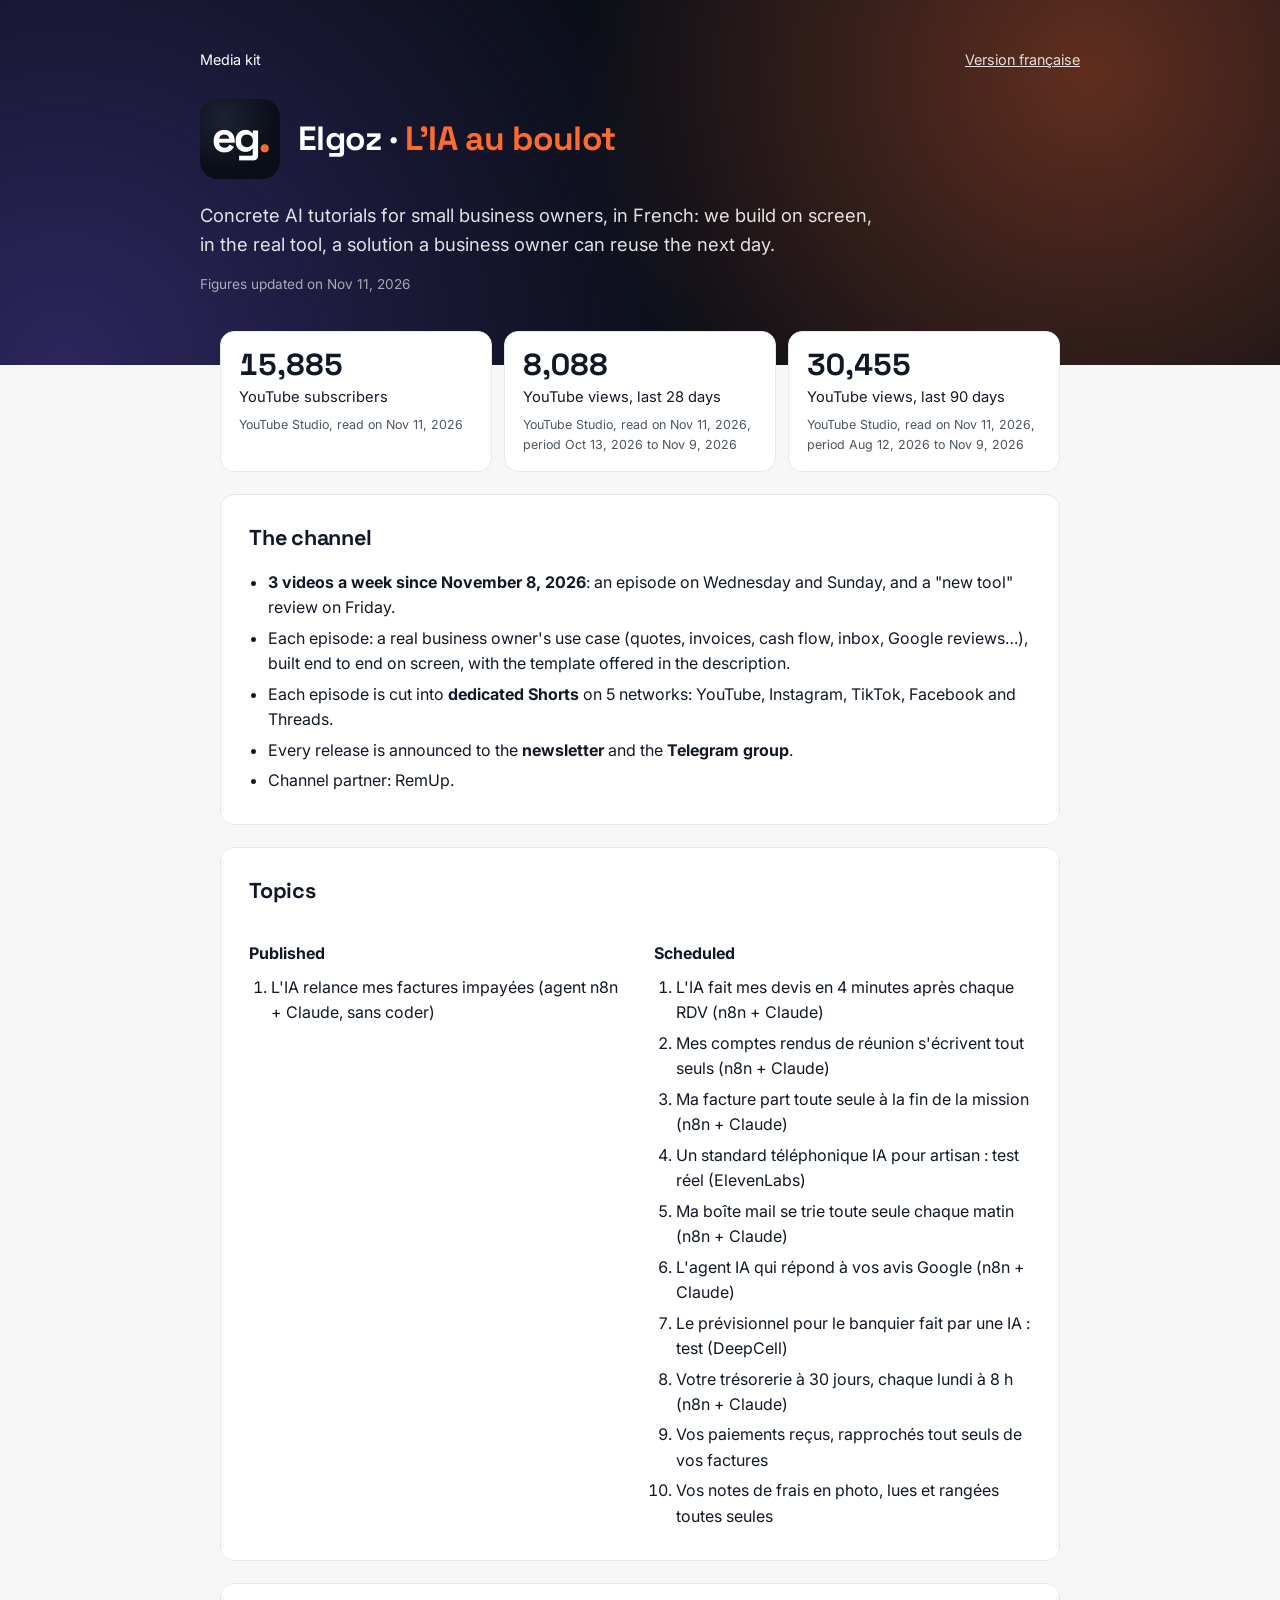
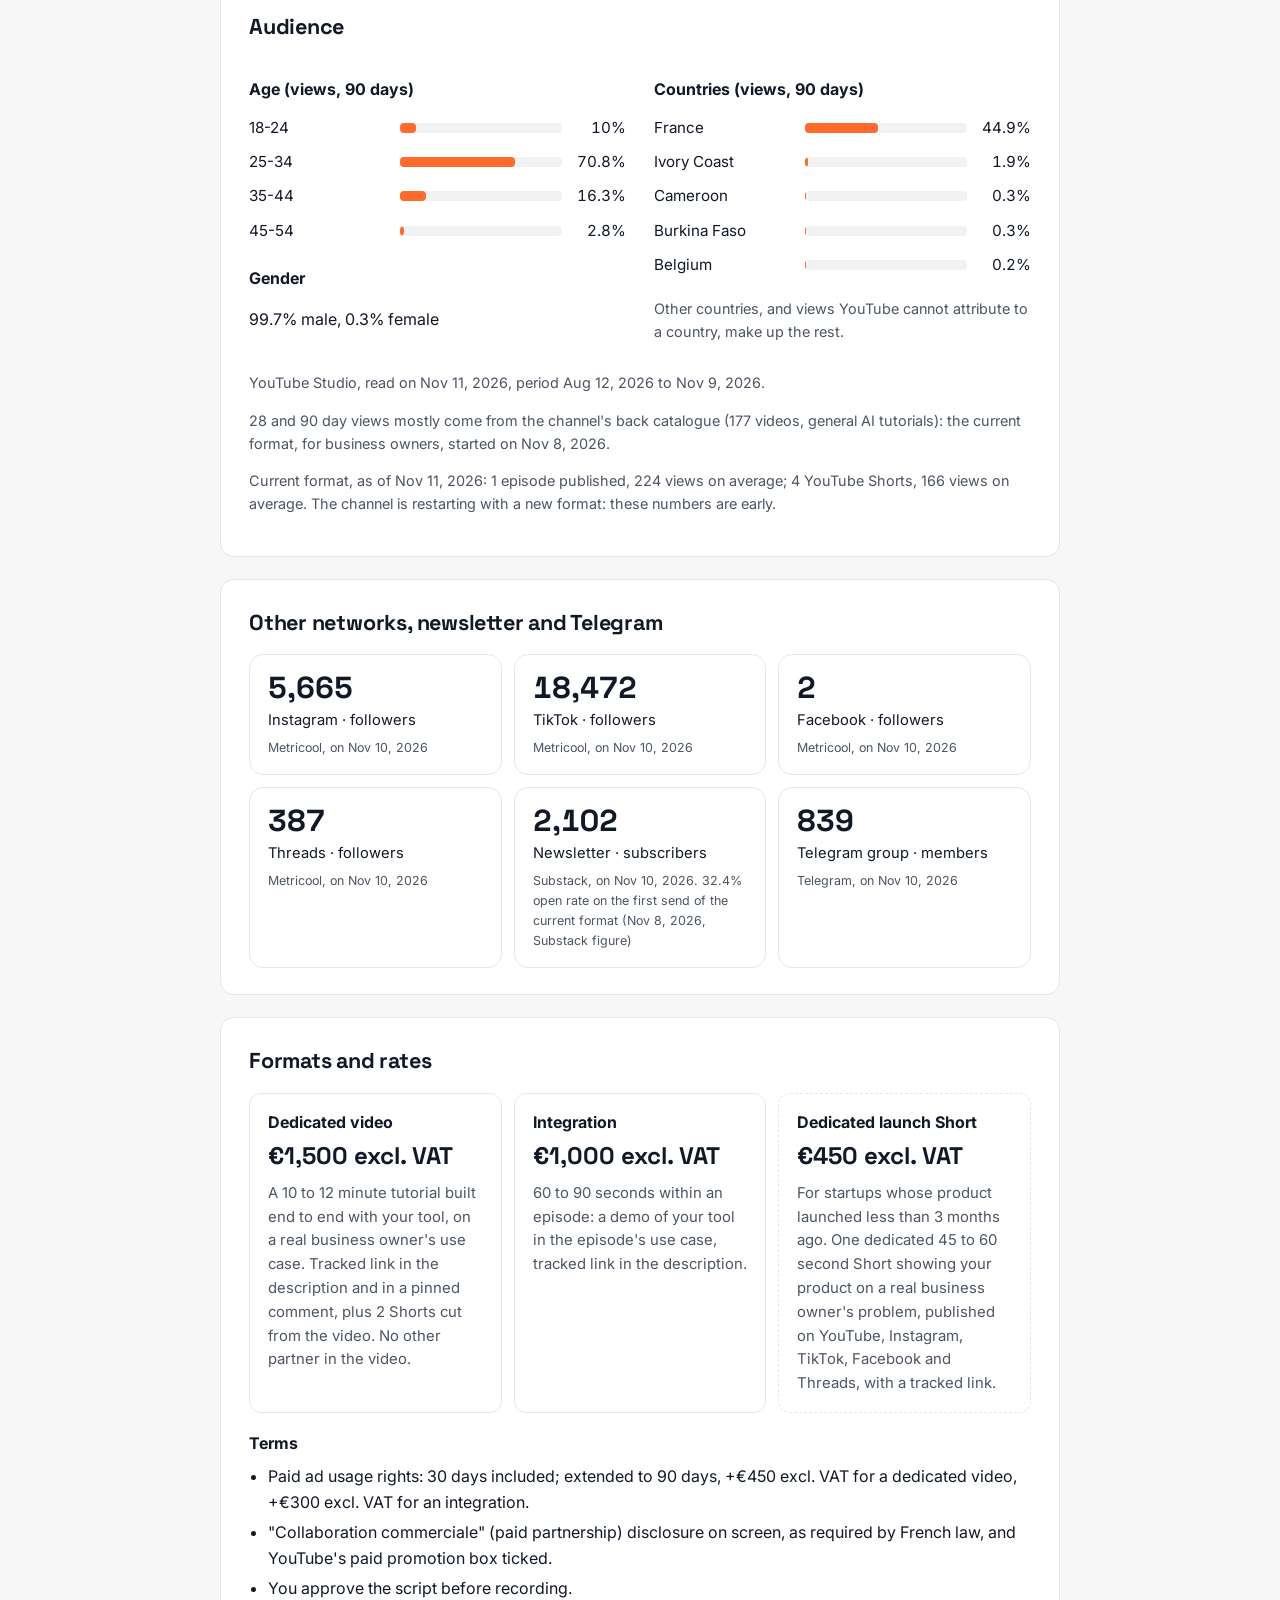
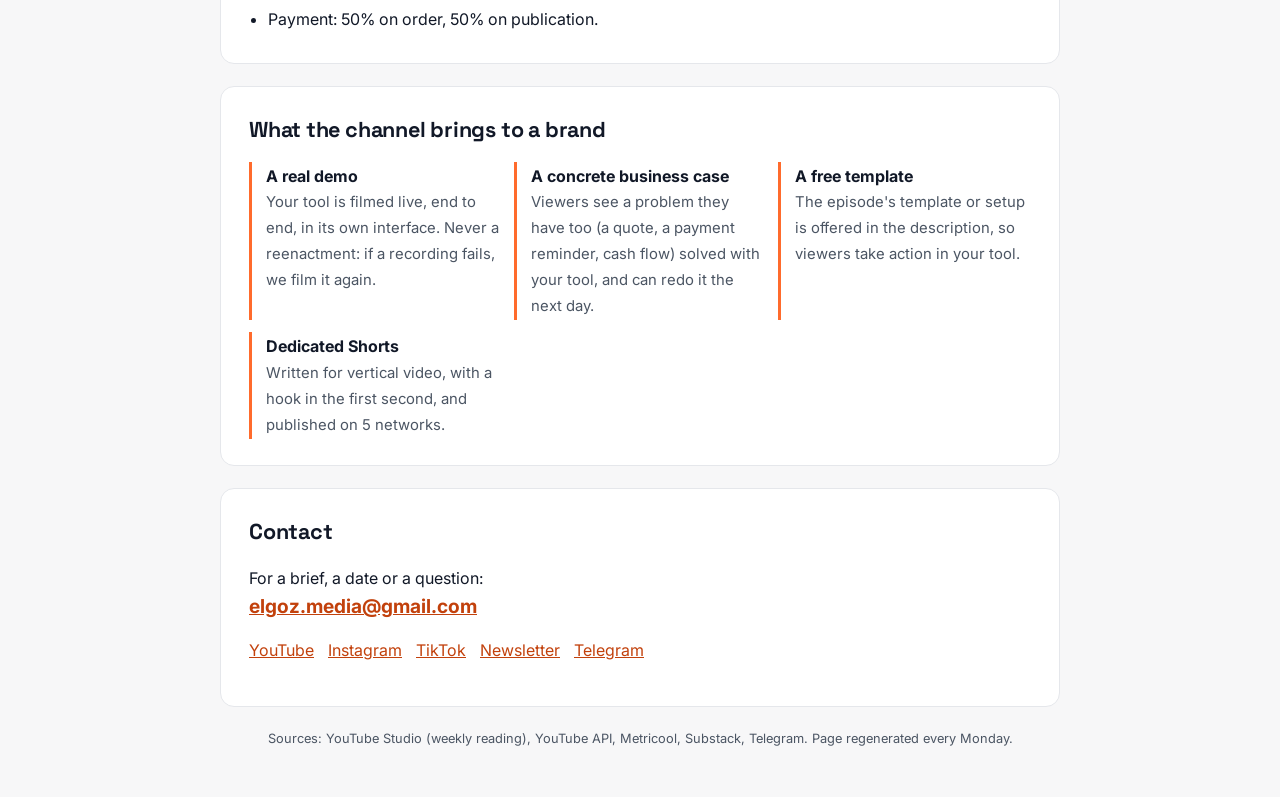
==== media-kit-en.html @ 5d1a9af3 "Media kit : chiffres du 11/11/2026" ====
<!doctype html>
<html lang="en"><head><meta charset="utf-8"><meta name="viewport" content="width=device-width,initial-scale=1">
<title>Media kit · Elgoz · L&#x27;IA au boulot (AI at work)</title>
<meta name="description" content="Concrete AI tutorials for small business owners, in French: we build on screen, in the real tool, a solution a business owner can reuse the next day.">
<link rel="icon" href="favicon.png">
<link rel="alternate" hreflang="fr" href="https://elgozmedia.github.io/studio-elgoz/media-kit.html"><link rel="alternate" hreflang="en" href="https://elgozmedia.github.io/studio-elgoz/media-kit-en.html">
<link rel="preconnect" href="https://fonts.googleapis.com"><link rel="preconnect" href="https://fonts.gstatic.com" crossorigin>
<link href="https://fonts.googleapis.com/css2?family=Inter:wght@400;600;700&family=Space+Grotesk:wght@500;700&display=swap" rel="stylesheet">
<style>
:root{--nuit:#0A0E17;--nuit2:#111827;--orange:#FF6B2C;--orange-encre:#C2410C;--violet:#7C5CFF;--encre:#111827;--gris:#4B5563;--ligne:#E5E7EB;--fond:#F7F7F8}
*{box-sizing:border-box}html{-webkit-text-size-adjust:100%}
body{margin:0;font-family:Inter,-apple-system,BlinkMacSystemFont,"Segoe UI",Roboto,Helvetica,Arial,sans-serif;color:var(--encre);background:var(--fond);line-height:1.6}
a{color:var(--orange-encre)}
.tete{background:radial-gradient(circle at 85% 20%,rgba(255,107,44,.35),transparent 45%),radial-gradient(circle at 5% 100%,rgba(124,92,255,.30),transparent 50%),var(--nuit);color:#fff;padding:48px 20px 56px}
.tete .in,.page{max-width:880px;margin:0 auto}
.barre{display:flex;justify-content:space-between;align-items:center;font-size:.9em}
.barre a{color:#fff;opacity:.85}
.marque{display:flex;align-items:center;gap:18px;margin-top:28px}
.marque img{width:80px;height:80px;border-radius:18px}
h1{font-family:"Space Grotesk",Inter,sans-serif;font-size:2.1em;line-height:1.1;margin:0;letter-spacing:-.02em}
h1 span{color:var(--orange)}
.accroche{font-size:1.15em;max-width:680px;margin:22px 0 0;color:rgba(255,255,255,.88)}
.maj{margin-top:14px;font-size:.85em;color:rgba(255,255,255,.62)}
.page{padding:0 20px 48px}
section{background:#fff;border:1px solid var(--ligne);border-radius:14px;padding:26px 28px;margin-top:22px}
h2{font-family:"Space Grotesk",Inter,sans-serif;font-size:1.35em;margin:0 0 14px;letter-spacing:-.01em}
h3{font-size:1em;margin:18px 0 8px}
ul{padding-left:1.2em;margin:0}li{margin:.3em 0}
.tuiles{display:grid;grid-template-columns:repeat(auto-fit,minmax(190px,1fr));gap:12px;margin-top:-34px;position:relative}
.tuile{background:#fff;border:1px solid var(--ligne);border-radius:14px;padding:16px 18px}
.tuile .v{font-family:"Space Grotesk",Inter,sans-serif;font-size:1.9em;font-weight:700;line-height:1.1;font-variant-numeric:tabular-nums}
.tuile .l{font-size:.92em;color:var(--encre);margin-top:4px}
.tuile .s{font-size:.78em;color:var(--gris);margin-top:6px}
.note{font-size:.9em;color:var(--gris)}
.deux{display:grid;grid-template-columns:repeat(auto-fit,minmax(260px,1fr));gap:8px 28px}
table.barres{width:100%;border-collapse:collapse;font-size:.95em}
table.barres td{padding:5px 0;vertical-align:middle}
table.barres td.n{white-space:nowrap;padding-right:12px;width:40%}
table.barres td.p{text-align:right;white-space:nowrap;width:64px;font-variant-numeric:tabular-nums;padding-left:10px}
.jauge{height:10px;background:#F1F2F4;border-radius:4px;overflow:hidden}
.jauge i{display:block;height:100%;background:var(--orange);border-radius:0 4px 4px 0}
.formats{display:grid;grid-template-columns:repeat(auto-fit,minmax(230px,1fr));gap:12px}
.format{border:1px solid var(--ligne);border-radius:12px;padding:16px 18px}
.format .prix{font-family:"Space Grotesk",Inter,sans-serif;font-size:1.5em;font-weight:700;margin:2px 0 6px}
.format p{margin:0;font-size:.93em;color:var(--gris)}
.format.startup{border-style:dashed}
.atouts{display:grid;grid-template-columns:repeat(auto-fit,minmax(230px,1fr));gap:12px}
.atout{border-left:3px solid var(--orange);padding:2px 0 2px 14px}
.atout strong{display:block}.atout span{font-size:.93em;color:var(--gris)}
ol.sujets{margin:0;padding-left:1.4em}
.contact a.mail{font-size:1.2em;font-weight:700}
.liens a{margin-right:14px}
footer{font-size:.8em;color:var(--gris);margin-top:22px;text-align:center}
</style></head>
<body>
<header class="tete"><div class="in">
<div class="barre"><span>Media kit</span><a href="media-kit.html">Version française</a></div>
<div class="marque"><img src="logo-c.png" width="80" height="80" alt="Elgoz"><h1>Elgoz · <span>L'IA au boulot</span></h1></div>
<p class="accroche">Concrete AI tutorials for small business owners, in French: we build on screen, in the real tool, a solution a business owner can reuse the next day.</p>
<p class="maj">Figures updated on Nov 11, 2026</p>
</div></header>
<main class="page">
<div class="tuiles"><div class="tuile"><div class="v">15,885</div><div class="l">YouTube subscribers</div><div class="s">YouTube Studio, read on Nov 11, 2026</div></div><div class="tuile"><div class="v">8,088</div><div class="l">YouTube views, last 28 days</div><div class="s">YouTube Studio, read on Nov 11, 2026, period Oct 13, 2026 to Nov 9, 2026</div></div><div class="tuile"><div class="v">30,455</div><div class="l">YouTube views, last 90 days</div><div class="s">YouTube Studio, read on Nov 11, 2026, period Aug 12, 2026 to Nov 9, 2026</div></div></div>
<section><h2>The channel</h2><ul><li><strong>3 videos a week since November 8, 2026</strong>: an episode on Wednesday and Sunday, and a "new tool" review on Friday.</li><li>Each episode: a real business owner's use case (quotes, invoices, cash flow, inbox, Google reviews…), built end to end on screen, with the template offered in the description.</li><li>Each episode is cut into <strong>dedicated Shorts</strong> on 5 networks: YouTube, Instagram, TikTok, Facebook and Threads.</li><li>Every release is announced to the <strong>newsletter</strong> and the <strong>Telegram group</strong>.</li><li>Channel partner: RemUp.</li></ul></section>
<section><h2>Topics</h2><div class="deux"><div><h3>Published</h3><ol class="sujets"><li>L&#x27;IA relance mes factures impayées (agent n8n + Claude, sans coder)</li></ol></div><div><h3>Scheduled</h3><ol class="sujets"><li>L&#x27;IA fait mes devis en 4 minutes après chaque RDV (n8n + Claude)</li><li>Mes comptes rendus de réunion s&#x27;écrivent tout seuls (n8n + Claude)</li><li>Ma facture part toute seule à la fin de la mission (n8n + Claude)</li><li>Un standard téléphonique IA pour artisan : test réel (ElevenLabs)</li><li>Ma boîte mail se trie toute seule chaque matin (n8n + Claude)</li><li>L&#x27;agent IA qui répond à vos avis Google (n8n + Claude)</li><li>Le prévisionnel pour le banquier fait par une IA : test (DeepCell)</li><li>Votre trésorerie à 30 jours, chaque lundi à 8 h (n8n + Claude)</li><li>Vos paiements reçus, rapprochés tout seuls de vos factures</li><li>Vos notes de frais en photo, lues et rangées toutes seules</li></ol></div></div></section>
<section><h2>Audience</h2><div class="deux"><div><h3>Age (views, 90 days)</h3><table class="barres"><tr><td class="n">18-24</td><td><div class="jauge"><i style="width:10.0%"></i></div></td><td class="p">10%</td></tr><tr><td class="n">25-34</td><td><div class="jauge"><i style="width:70.8%"></i></div></td><td class="p">70.8%</td></tr><tr><td class="n">35-44</td><td><div class="jauge"><i style="width:16.3%"></i></div></td><td class="p">16.3%</td></tr><tr><td class="n">45-54</td><td><div class="jauge"><i style="width:2.8%"></i></div></td><td class="p">2.8%</td></tr></table><h3>Gender</h3><p>99.7% male, 0.3% female</p></div><div><h3>Countries (views, 90 days)</h3><table class="barres"><tr><td class="n">France</td><td><div class="jauge"><i style="width:44.9%"></i></div></td><td class="p">44.9%</td></tr><tr><td class="n">Ivory Coast</td><td><div class="jauge"><i style="width:1.9%"></i></div></td><td class="p">1.9%</td></tr><tr><td class="n">Cameroon</td><td><div class="jauge"><i style="width:0.3%"></i></div></td><td class="p">0.3%</td></tr><tr><td class="n">Burkina Faso</td><td><div class="jauge"><i style="width:0.3%"></i></div></td><td class="p">0.3%</td></tr><tr><td class="n">Belgium</td><td><div class="jauge"><i style="width:0.2%"></i></div></td><td class="p">0.2%</td></tr></table><p class="note">Other countries, and views YouTube cannot attribute to a country, make up the rest.</p></div></div><p class="note">YouTube Studio, read on Nov 11, 2026, period Aug 12, 2026 to Nov 9, 2026.</p><p class="note">28 and 90 day views mostly come from the channel's back catalogue (177 videos, general AI tutorials): the current format, for business owners, started on Nov 8, 2026.</p><p class="note">Current format, as of Nov 11, 2026: 1 episode published, 224 views on average; 4 YouTube Shorts, 166 views on average. The channel is restarting with a new format: these numbers are early.</p></section>
<section><h2>Other networks, newsletter and Telegram</h2><div class="tuiles" style="margin-top:0"><div class="tuile"><div class="v">5,665</div><div class="l">Instagram · followers</div><div class="s">Metricool, on Nov 10, 2026</div></div><div class="tuile"><div class="v">18,472</div><div class="l">TikTok · followers</div><div class="s">Metricool, on Nov 10, 2026</div></div><div class="tuile"><div class="v">2</div><div class="l">Facebook · followers</div><div class="s">Metricool, on Nov 10, 2026</div></div><div class="tuile"><div class="v">387</div><div class="l">Threads · followers</div><div class="s">Metricool, on Nov 10, 2026</div></div><div class="tuile"><div class="v">2,102</div><div class="l">Newsletter · subscribers</div><div class="s">Substack, on Nov 10, 2026. 32.4% open rate on the first send of the current format (Nov 8, 2026, Substack figure)</div></div><div class="tuile"><div class="v">839</div><div class="l">Telegram group · members</div><div class="s">Telegram, on Nov 10, 2026</div></div></div></section>
<section><h2>Formats and rates</h2><div class="formats"><div class="format"><strong>Dedicated video</strong><div class="prix">€1,500 excl. VAT</div><p>A 10 to 12 minute tutorial built end to end with your tool, on a real business owner's use case. Tracked link in the description and in a pinned comment, plus 2 Shorts cut from the video. No other partner in the video.</p></div><div class="format"><strong>Integration</strong><div class="prix">€1,000 excl. VAT</div><p>60 to 90 seconds within an episode: a demo of your tool in the episode's use case, tracked link in the description.</p></div><div class="format startup"><strong>Dedicated launch Short</strong><div class="prix">€450 excl. VAT</div><p>For startups whose product launched less than 3 months ago. One dedicated 45 to 60 second Short showing your product on a real business owner's problem, published on YouTube, Instagram, TikTok, Facebook and Threads, with a tracked link.</p></div></div><h3>Terms</h3><ul><li>Paid ad usage rights: 30 days included; extended to 90 days, +€450 excl. VAT for a dedicated video, +€300 excl. VAT for an integration.</li><li>&quot;Collaboration commerciale&quot; (paid partnership) disclosure on screen, as required by French law, and YouTube&#x27;s paid promotion box ticked.</li><li>You approve the script before recording.</li><li>Payment: 50% on order, 50% on publication.</li></ul></section>
<section><h2>What the channel brings to a brand</h2><div class="atouts"><div class="atout"><strong>A real demo</strong><span>Your tool is filmed live, end to end, in its own interface. Never a reenactment: if a recording fails, we film it again.</span></div><div class="atout"><strong>A concrete business case</strong><span>Viewers see a problem they have too (a quote, a payment reminder, cash flow) solved with your tool, and can redo it the next day.</span></div><div class="atout"><strong>A free template</strong><span>The episode&#x27;s template or setup is offered in the description, so viewers take action in your tool.</span></div><div class="atout"><strong>Dedicated Shorts</strong><span>Written for vertical video, with a hook in the first second, and published on 5 networks.</span></div></div></section>
<section class="contact"><h2>Contact</h2><p>For a brief, a date or a question:<br><a class="mail" href="mailto:elgoz.media@gmail.com">elgoz.media@gmail.com</a></p><p class="liens"><a href="https://www.youtube.com/@elgoz_media">YouTube</a><a href="https://www.instagram.com/elgoz.media">Instagram</a><a href="https://www.tiktok.com/@elgoz.media">TikTok</a><a href="https://elgozmedia.substack.com">Newsletter</a><a href="https://t.me/+rVfhY8FMilk3ZTQ0">Telegram</a></p></section>
<footer>Sources: YouTube Studio (weekly reading), YouTube API, Metricool, Substack, Telegram. Page regenerated every Monday.</footer>
</main>
</body></html>
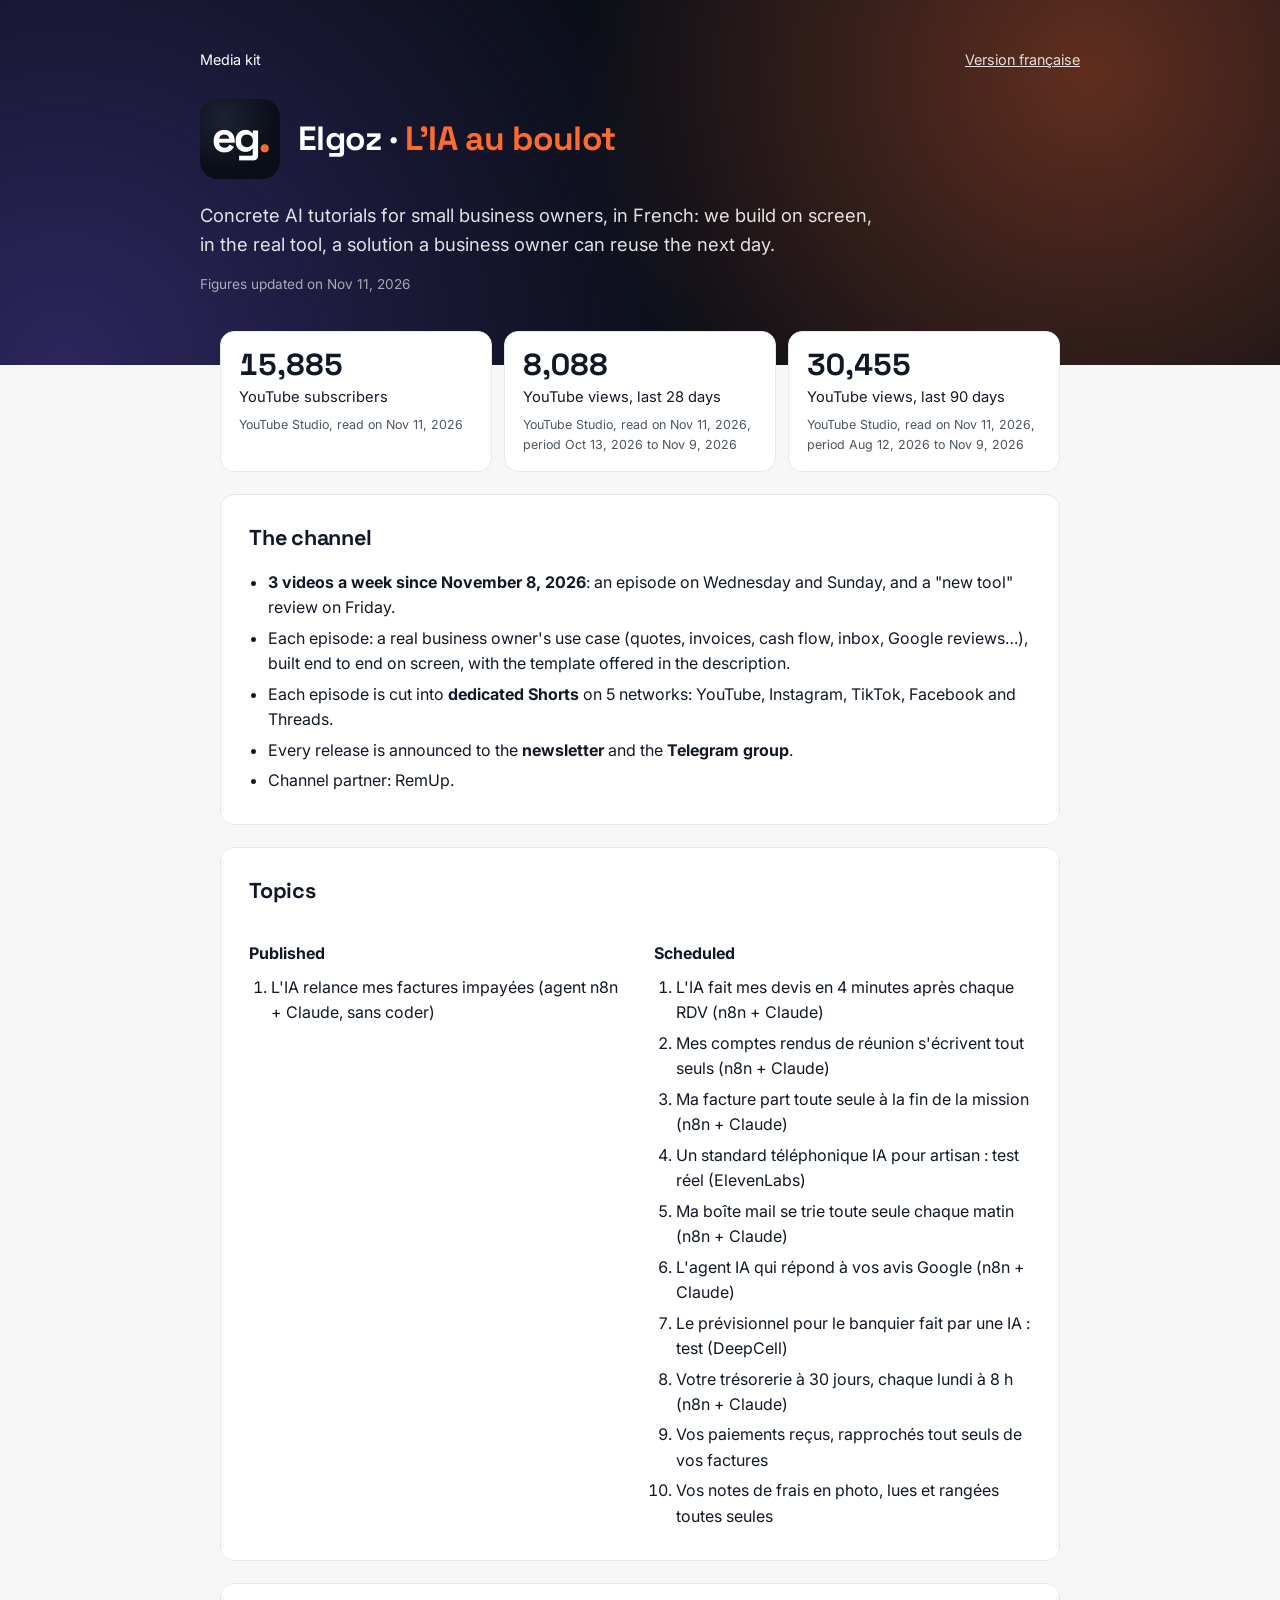
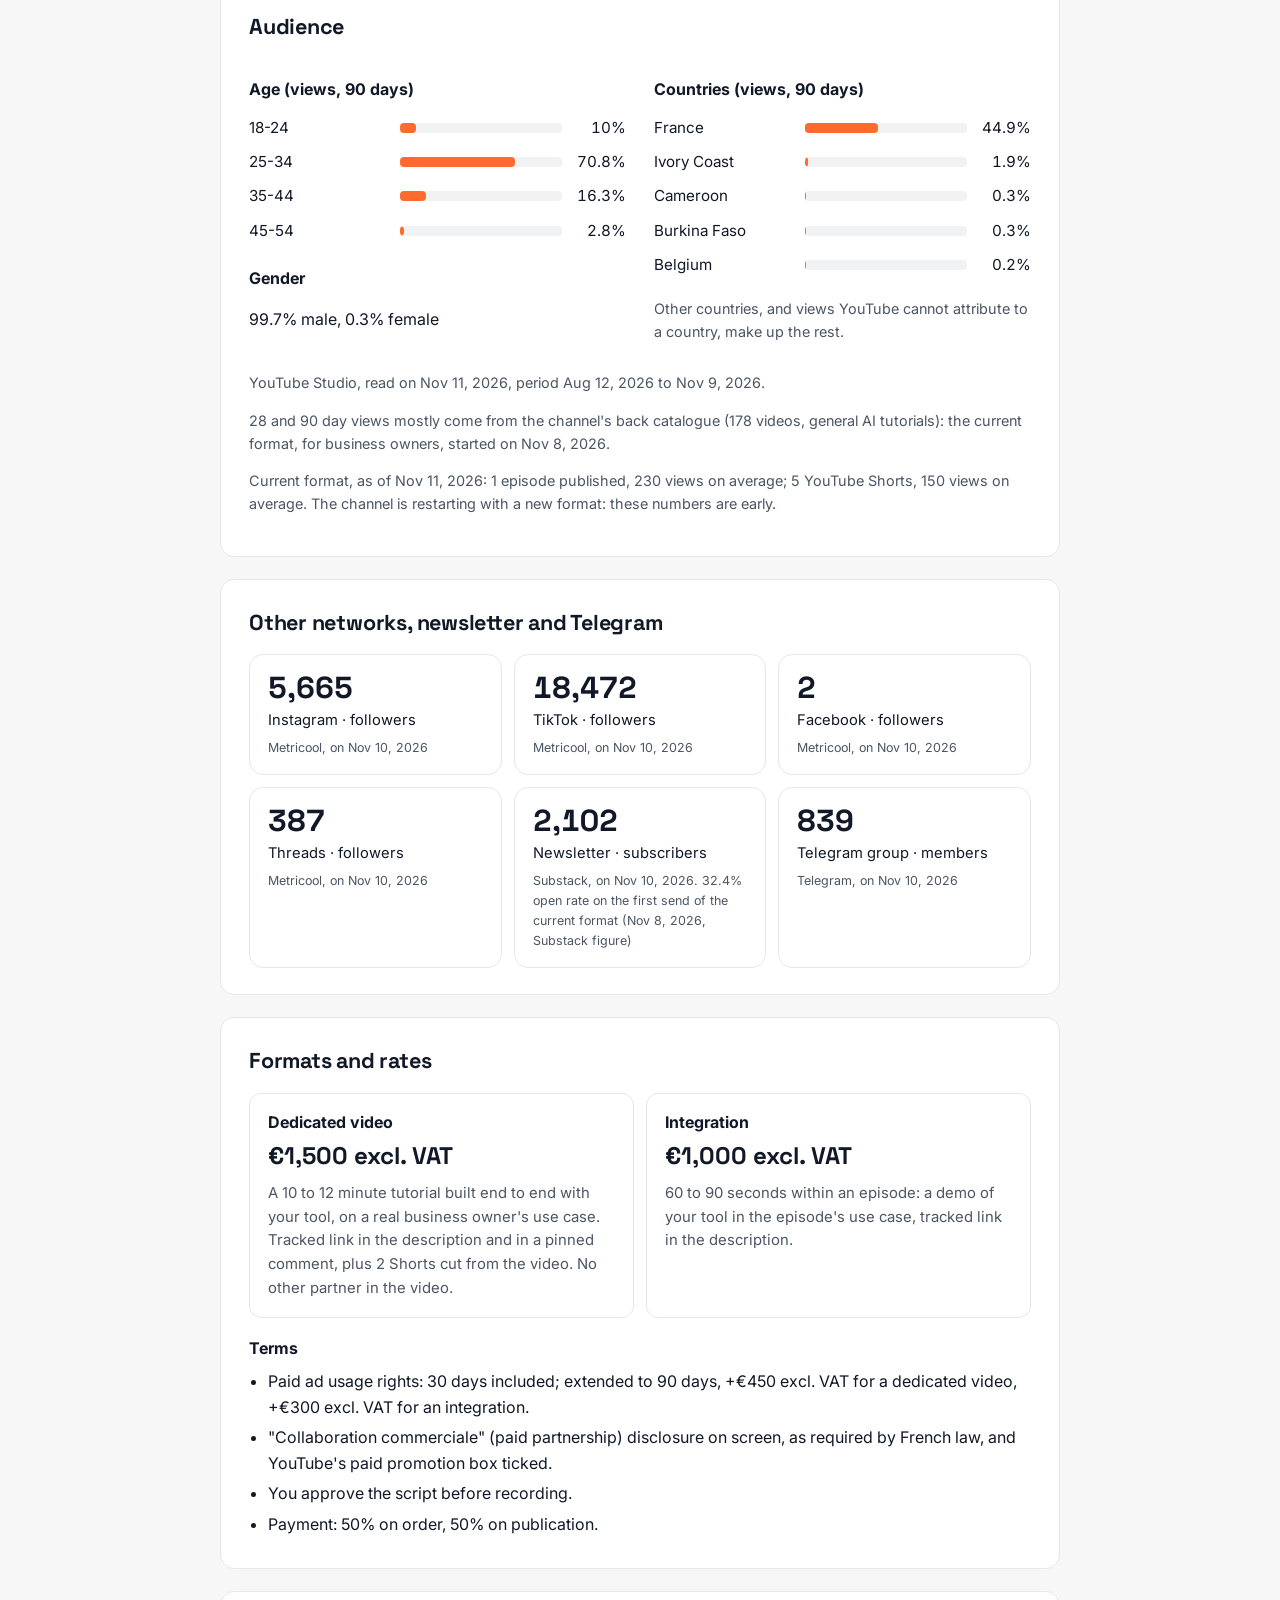
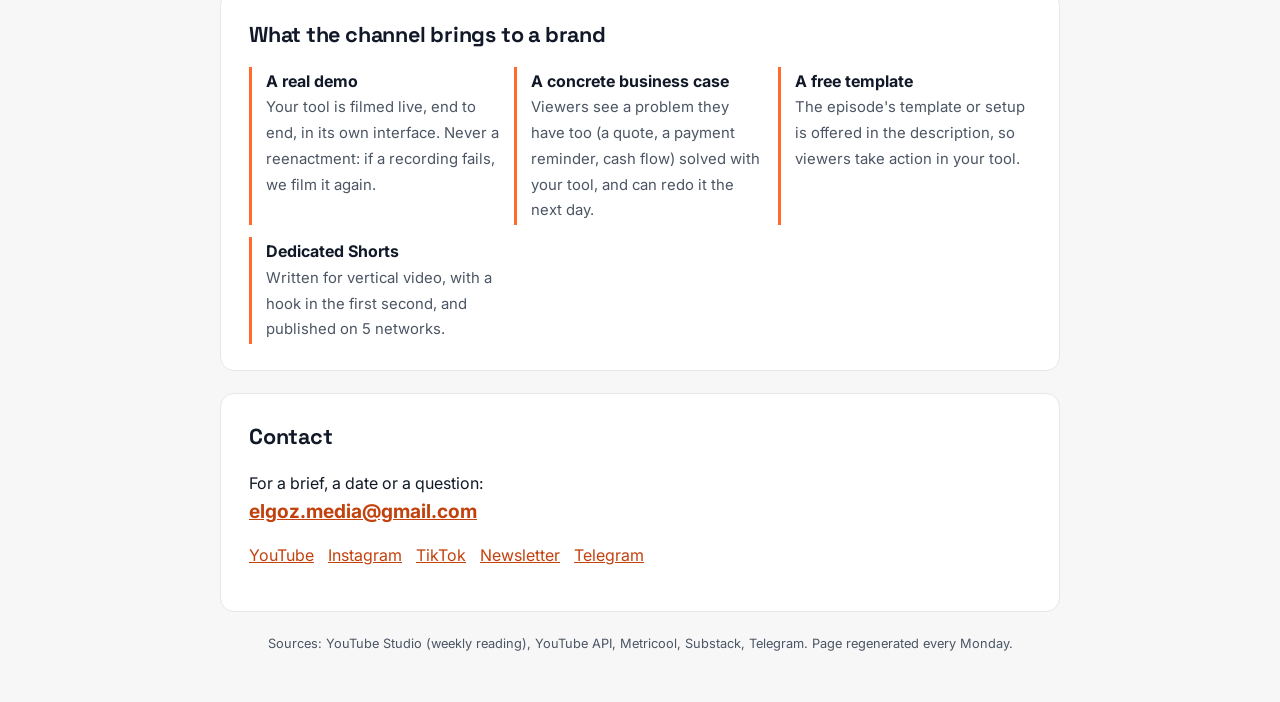
==== commit 2329f5a5: "Media kit : chiffres du 11/11/2026" ====
--- a/media-kit-en.html
+++ b/media-kit-en.html
@@ -43,7 +43,6 @@
 .format{border:1px solid var(--ligne);border-radius:12px;padding:16px 18px}
 .format .prix{font-family:"Space Grotesk",Inter,sans-serif;font-size:1.5em;font-weight:700;margin:2px 0 6px}
 .format p{margin:0;font-size:.93em;color:var(--gris)}
-.format.startup{border-style:dashed}
 .atouts{display:grid;grid-template-columns:repeat(auto-fit,minmax(230px,1fr));gap:12px}
 .atout{border-left:3px solid var(--orange);padding:2px 0 2px 14px}
 .atout strong{display:block}.atout span{font-size:.93em;color:var(--gris)}
@@ -63,9 +62,9 @@
 <div class="tuiles"><div class="tuile"><div class="v">15,885</div><div class="l">YouTube subscribers</div><div class="s">YouTube Studio, read on Nov 11, 2026</div></div><div class="tuile"><div class="v">8,088</div><div class="l">YouTube views, last 28 days</div><div class="s">YouTube Studio, read on Nov 11, 2026, period Oct 13, 2026 to Nov 9, 2026</div></div><div class="tuile"><div class="v">30,455</div><div class="l">YouTube views, last 90 days</div><div class="s">YouTube Studio, read on Nov 11, 2026, period Aug 12, 2026 to Nov 9, 2026</div></div></div>
 <section><h2>The channel</h2><ul><li><strong>3 videos a week since November 8, 2026</strong>: an episode on Wednesday and Sunday, and a "new tool" review on Friday.</li><li>Each episode: a real business owner's use case (quotes, invoices, cash flow, inbox, Google reviews…), built end to end on screen, with the template offered in the description.</li><li>Each episode is cut into <strong>dedicated Shorts</strong> on 5 networks: YouTube, Instagram, TikTok, Facebook and Threads.</li><li>Every release is announced to the <strong>newsletter</strong> and the <strong>Telegram group</strong>.</li><li>Channel partner: RemUp.</li></ul></section>
 <section><h2>Topics</h2><div class="deux"><div><h3>Published</h3><ol class="sujets"><li>L&#x27;IA relance mes factures impayées (agent n8n + Claude, sans coder)</li></ol></div><div><h3>Scheduled</h3><ol class="sujets"><li>L&#x27;IA fait mes devis en 4 minutes après chaque RDV (n8n + Claude)</li><li>Mes comptes rendus de réunion s&#x27;écrivent tout seuls (n8n + Claude)</li><li>Ma facture part toute seule à la fin de la mission (n8n + Claude)</li><li>Un standard téléphonique IA pour artisan : test réel (ElevenLabs)</li><li>Ma boîte mail se trie toute seule chaque matin (n8n + Claude)</li><li>L&#x27;agent IA qui répond à vos avis Google (n8n + Claude)</li><li>Le prévisionnel pour le banquier fait par une IA : test (DeepCell)</li><li>Votre trésorerie à 30 jours, chaque lundi à 8 h (n8n + Claude)</li><li>Vos paiements reçus, rapprochés tout seuls de vos factures</li><li>Vos notes de frais en photo, lues et rangées toutes seules</li></ol></div></div></section>
-<section><h2>Audience</h2><div class="deux"><div><h3>Age (views, 90 days)</h3><table class="barres"><tr><td class="n">18-24</td><td><div class="jauge"><i style="width:10.0%"></i></div></td><td class="p">10%</td></tr><tr><td class="n">25-34</td><td><div class="jauge"><i style="width:70.8%"></i></div></td><td class="p">70.8%</td></tr><tr><td class="n">35-44</td><td><div class="jauge"><i style="width:16.3%"></i></div></td><td class="p">16.3%</td></tr><tr><td class="n">45-54</td><td><div class="jauge"><i style="width:2.8%"></i></div></td><td class="p">2.8%</td></tr></table><h3>Gender</h3><p>99.7% male, 0.3% female</p></div><div><h3>Countries (views, 90 days)</h3><table class="barres"><tr><td class="n">France</td><td><div class="jauge"><i style="width:44.9%"></i></div></td><td class="p">44.9%</td></tr><tr><td class="n">Ivory Coast</td><td><div class="jauge"><i style="width:1.9%"></i></div></td><td class="p">1.9%</td></tr><tr><td class="n">Cameroon</td><td><div class="jauge"><i style="width:0.3%"></i></div></td><td class="p">0.3%</td></tr><tr><td class="n">Burkina Faso</td><td><div class="jauge"><i style="width:0.3%"></i></div></td><td class="p">0.3%</td></tr><tr><td class="n">Belgium</td><td><div class="jauge"><i style="width:0.2%"></i></div></td><td class="p">0.2%</td></tr></table><p class="note">Other countries, and views YouTube cannot attribute to a country, make up the rest.</p></div></div><p class="note">YouTube Studio, read on Nov 11, 2026, period Aug 12, 2026 to Nov 9, 2026.</p><p class="note">28 and 90 day views mostly come from the channel's back catalogue (177 videos, general AI tutorials): the current format, for business owners, started on Nov 8, 2026.</p><p class="note">Current format, as of Nov 11, 2026: 1 episode published, 224 views on average; 4 YouTube Shorts, 166 views on average. The channel is restarting with a new format: these numbers are early.</p></section>
+<section><h2>Audience</h2><div class="deux"><div><h3>Age (views, 90 days)</h3><table class="barres"><tr><td class="n">18-24</td><td><div class="jauge"><i style="width:10.0%"></i></div></td><td class="p">10%</td></tr><tr><td class="n">25-34</td><td><div class="jauge"><i style="width:70.8%"></i></div></td><td class="p">70.8%</td></tr><tr><td class="n">35-44</td><td><div class="jauge"><i style="width:16.3%"></i></div></td><td class="p">16.3%</td></tr><tr><td class="n">45-54</td><td><div class="jauge"><i style="width:2.8%"></i></div></td><td class="p">2.8%</td></tr></table><h3>Gender</h3><p>99.7% male, 0.3% female</p></div><div><h3>Countries (views, 90 days)</h3><table class="barres"><tr><td class="n">France</td><td><div class="jauge"><i style="width:44.9%"></i></div></td><td class="p">44.9%</td></tr><tr><td class="n">Ivory Coast</td><td><div class="jauge"><i style="width:1.9%"></i></div></td><td class="p">1.9%</td></tr><tr><td class="n">Cameroon</td><td><div class="jauge"><i style="width:0.3%"></i></div></td><td class="p">0.3%</td></tr><tr><td class="n">Burkina Faso</td><td><div class="jauge"><i style="width:0.3%"></i></div></td><td class="p">0.3%</td></tr><tr><td class="n">Belgium</td><td><div class="jauge"><i style="width:0.2%"></i></div></td><td class="p">0.2%</td></tr></table><p class="note">Other countries, and views YouTube cannot attribute to a country, make up the rest.</p></div></div><p class="note">YouTube Studio, read on Nov 11, 2026, period Aug 12, 2026 to Nov 9, 2026.</p><p class="note">28 and 90 day views mostly come from the channel's back catalogue (178 videos, general AI tutorials): the current format, for business owners, started on Nov 8, 2026.</p><p class="note">Current format, as of Nov 11, 2026: 1 episode published, 230 views on average; 5 YouTube Shorts, 150 views on average. The channel is restarting with a new format: these numbers are early.</p></section>
 <section><h2>Other networks, newsletter and Telegram</h2><div class="tuiles" style="margin-top:0"><div class="tuile"><div class="v">5,665</div><div class="l">Instagram · followers</div><div class="s">Metricool, on Nov 10, 2026</div></div><div class="tuile"><div class="v">18,472</div><div class="l">TikTok · followers</div><div class="s">Metricool, on Nov 10, 2026</div></div><div class="tuile"><div class="v">2</div><div class="l">Facebook · followers</div><div class="s">Metricool, on Nov 10, 2026</div></div><div class="tuile"><div class="v">387</div><div class="l">Threads · followers</div><div class="s">Metricool, on Nov 10, 2026</div></div><div class="tuile"><div class="v">2,102</div><div class="l">Newsletter · subscribers</div><div class="s">Substack, on Nov 10, 2026. 32.4% open rate on the first send of the current format (Nov 8, 2026, Substack figure)</div></div><div class="tuile"><div class="v">839</div><div class="l">Telegram group · members</div><div class="s">Telegram, on Nov 10, 2026</div></div></div></section>
-<section><h2>Formats and rates</h2><div class="formats"><div class="format"><strong>Dedicated video</strong><div class="prix">€1,500 excl. VAT</div><p>A 10 to 12 minute tutorial built end to end with your tool, on a real business owner's use case. Tracked link in the description and in a pinned comment, plus 2 Shorts cut from the video. No other partner in the video.</p></div><div class="format"><strong>Integration</strong><div class="prix">€1,000 excl. VAT</div><p>60 to 90 seconds within an episode: a demo of your tool in the episode's use case, tracked link in the description.</p></div><div class="format startup"><strong>Dedicated launch Short</strong><div class="prix">€450 excl. VAT</div><p>For startups whose product launched less than 3 months ago. One dedicated 45 to 60 second Short showing your product on a real business owner's problem, published on YouTube, Instagram, TikTok, Facebook and Threads, with a tracked link.</p></div></div><h3>Terms</h3><ul><li>Paid ad usage rights: 30 days included; extended to 90 days, +€450 excl. VAT for a dedicated video, +€300 excl. VAT for an integration.</li><li>&quot;Collaboration commerciale&quot; (paid partnership) disclosure on screen, as required by French law, and YouTube&#x27;s paid promotion box ticked.</li><li>You approve the script before recording.</li><li>Payment: 50% on order, 50% on publication.</li></ul></section>
+<section><h2>Formats and rates</h2><div class="formats"><div class="format"><strong>Dedicated video</strong><div class="prix">€1,500 excl. VAT</div><p>A 10 to 12 minute tutorial built end to end with your tool, on a real business owner's use case. Tracked link in the description and in a pinned comment, plus 2 Shorts cut from the video. No other partner in the video.</p></div><div class="format"><strong>Integration</strong><div class="prix">€1,000 excl. VAT</div><p>60 to 90 seconds within an episode: a demo of your tool in the episode's use case, tracked link in the description.</p></div></div><h3>Terms</h3><ul><li>Paid ad usage rights: 30 days included; extended to 90 days, +€450 excl. VAT for a dedicated video, +€300 excl. VAT for an integration.</li><li>&quot;Collaboration commerciale&quot; (paid partnership) disclosure on screen, as required by French law, and YouTube&#x27;s paid promotion box ticked.</li><li>You approve the script before recording.</li><li>Payment: 50% on order, 50% on publication.</li></ul></section>
 <section><h2>What the channel brings to a brand</h2><div class="atouts"><div class="atout"><strong>A real demo</strong><span>Your tool is filmed live, end to end, in its own interface. Never a reenactment: if a recording fails, we film it again.</span></div><div class="atout"><strong>A concrete business case</strong><span>Viewers see a problem they have too (a quote, a payment reminder, cash flow) solved with your tool, and can redo it the next day.</span></div><div class="atout"><strong>A free template</strong><span>The episode&#x27;s template or setup is offered in the description, so viewers take action in your tool.</span></div><div class="atout"><strong>Dedicated Shorts</strong><span>Written for vertical video, with a hook in the first second, and published on 5 networks.</span></div></div></section>
 <section class="contact"><h2>Contact</h2><p>For a brief, a date or a question:<br><a class="mail" href="mailto:elgoz.media@gmail.com">elgoz.media@gmail.com</a></p><p class="liens"><a href="https://www.youtube.com/@elgoz_media">YouTube</a><a href="https://www.instagram.com/elgoz.media">Instagram</a><a href="https://www.tiktok.com/@elgoz.media">TikTok</a><a href="https://elgozmedia.substack.com">Newsletter</a><a href="https://t.me/+rVfhY8FMilk3ZTQ0">Telegram</a></p></section>
 <footer>Sources: YouTube Studio (weekly reading), YouTube API, Metricool, Substack, Telegram. Page regenerated every Monday.</footer>
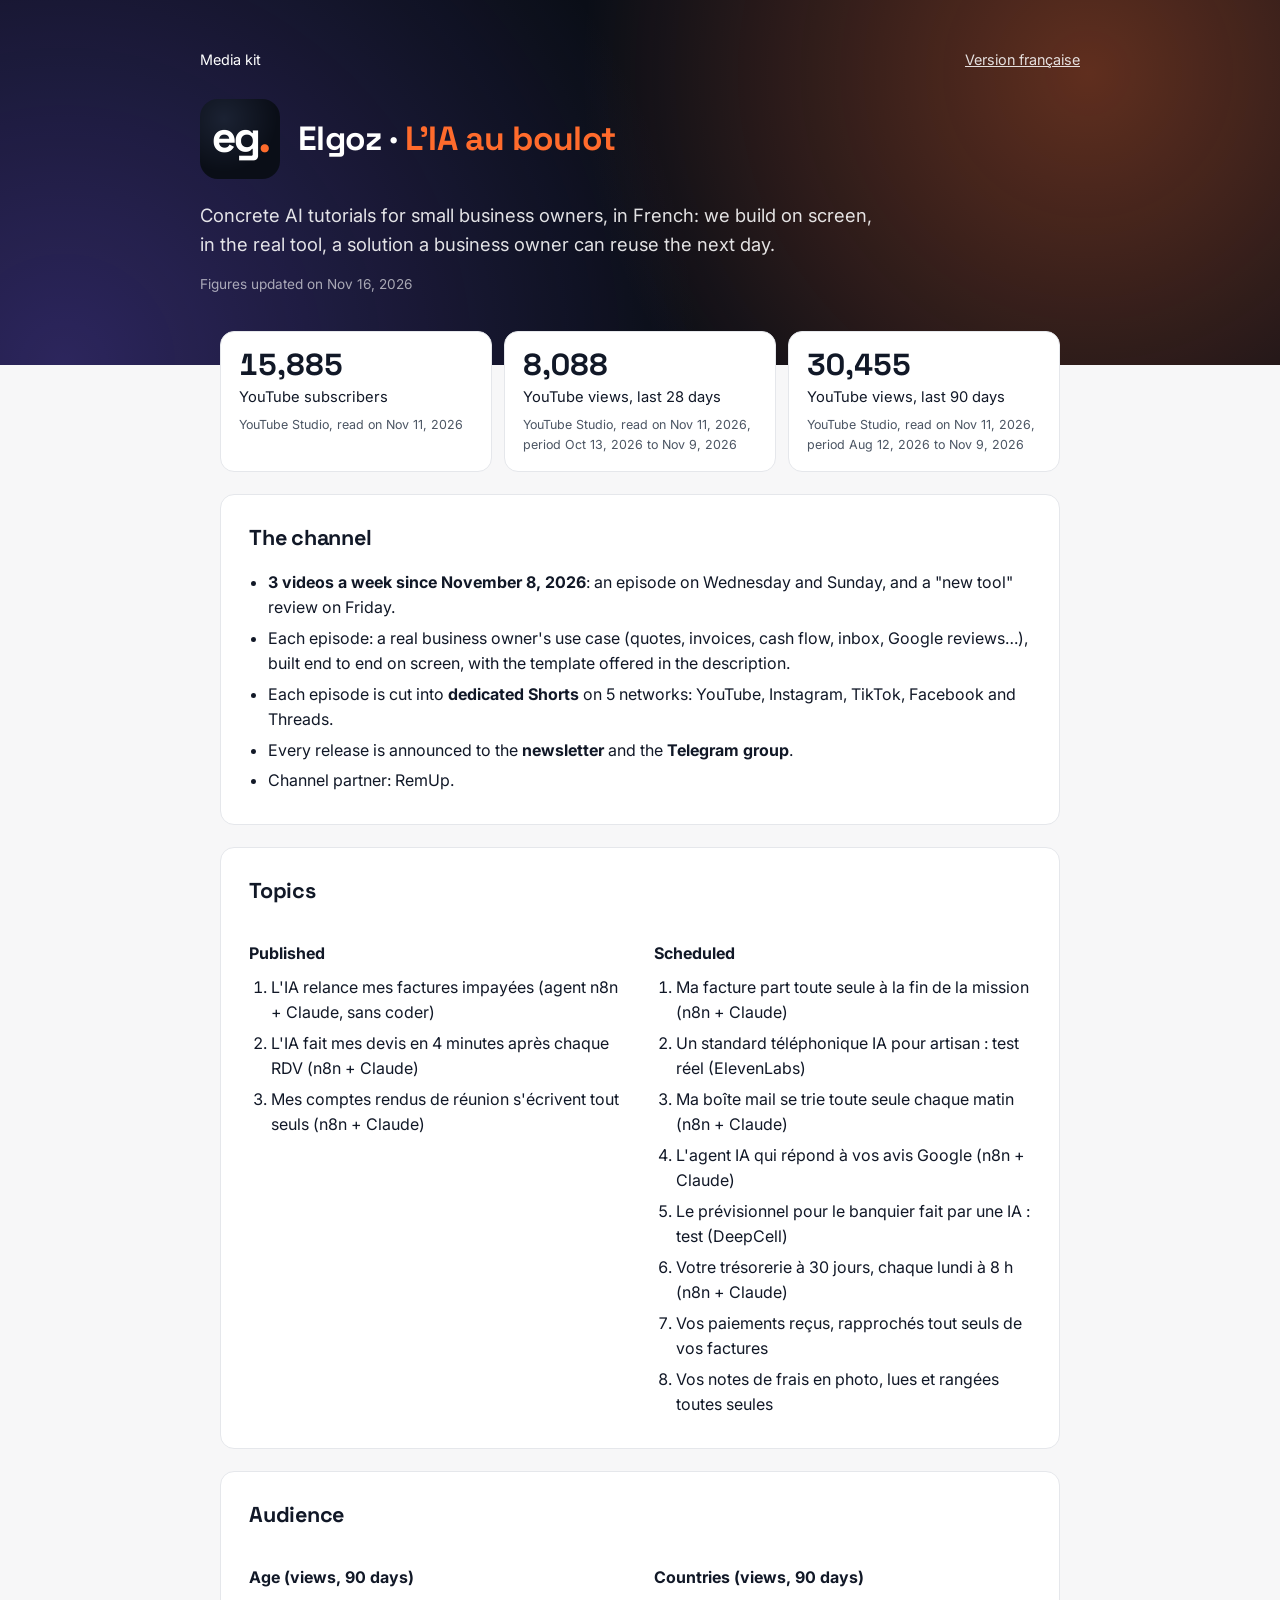
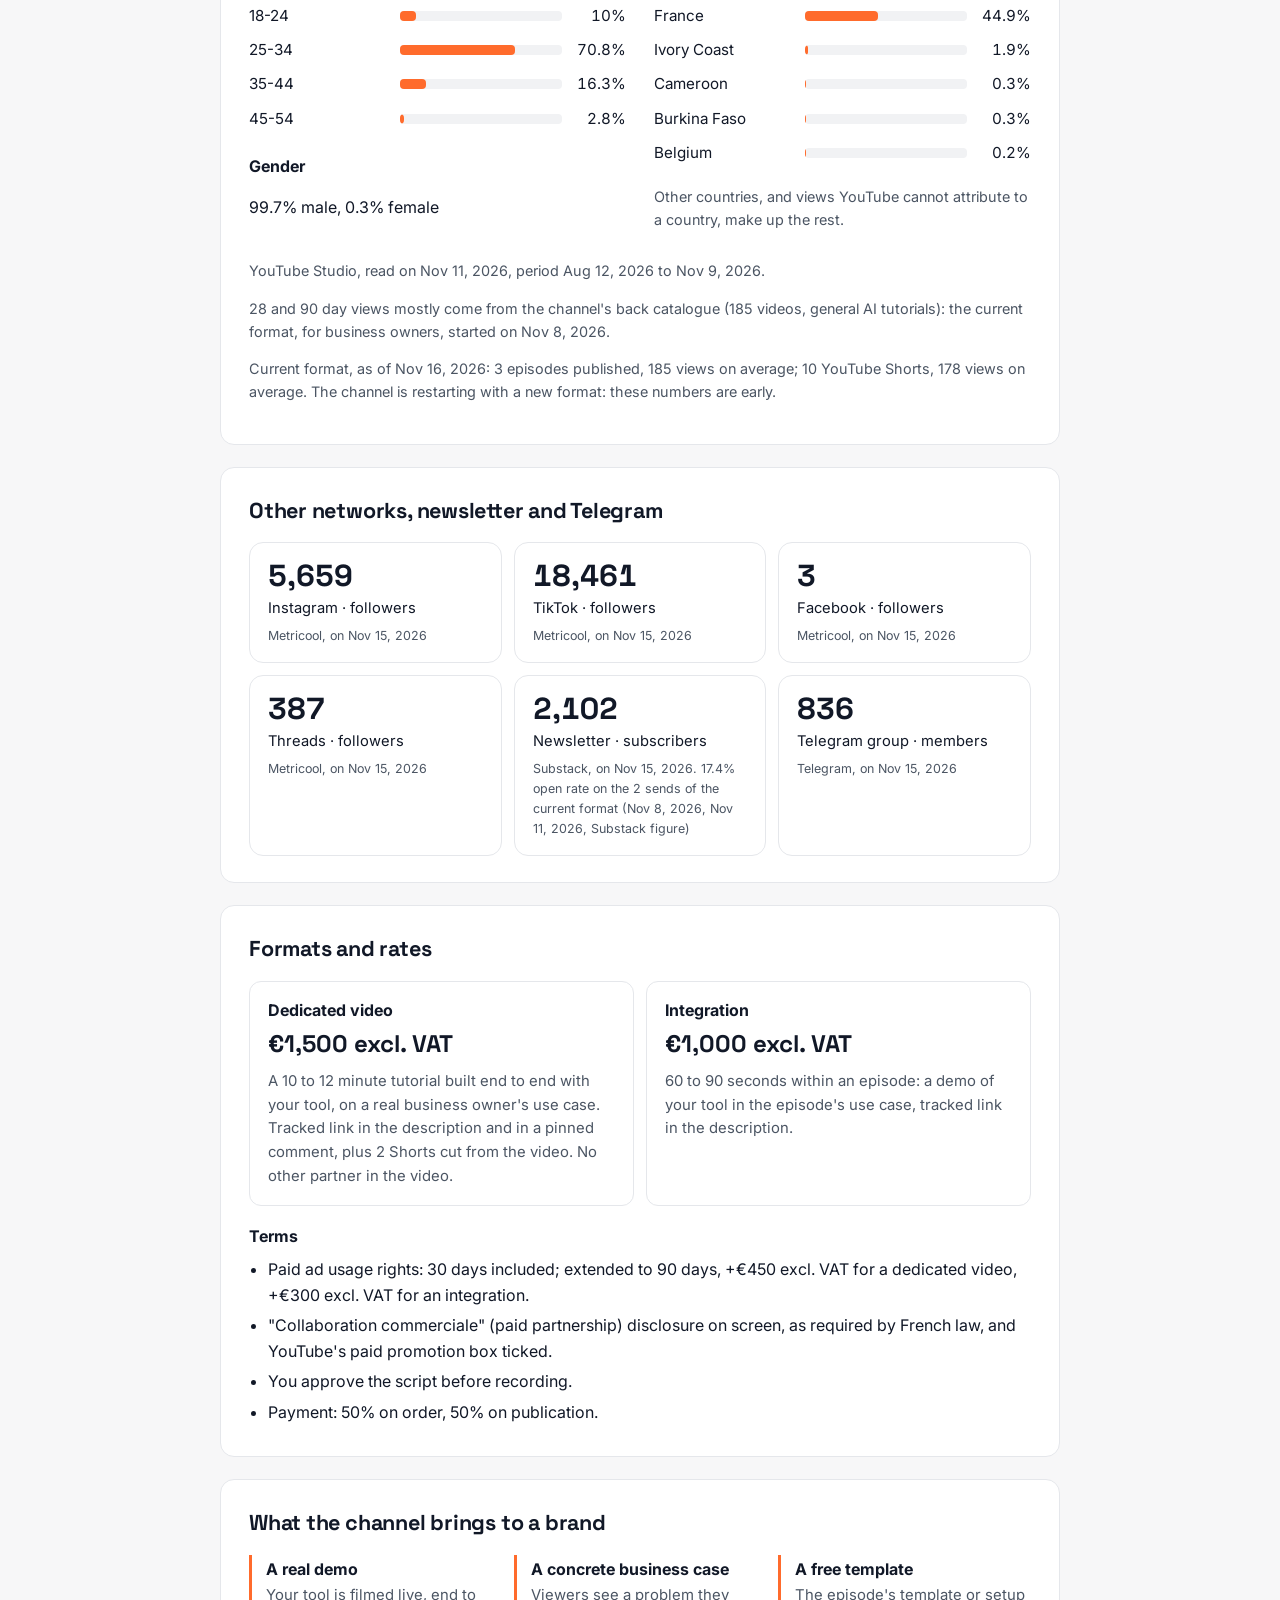
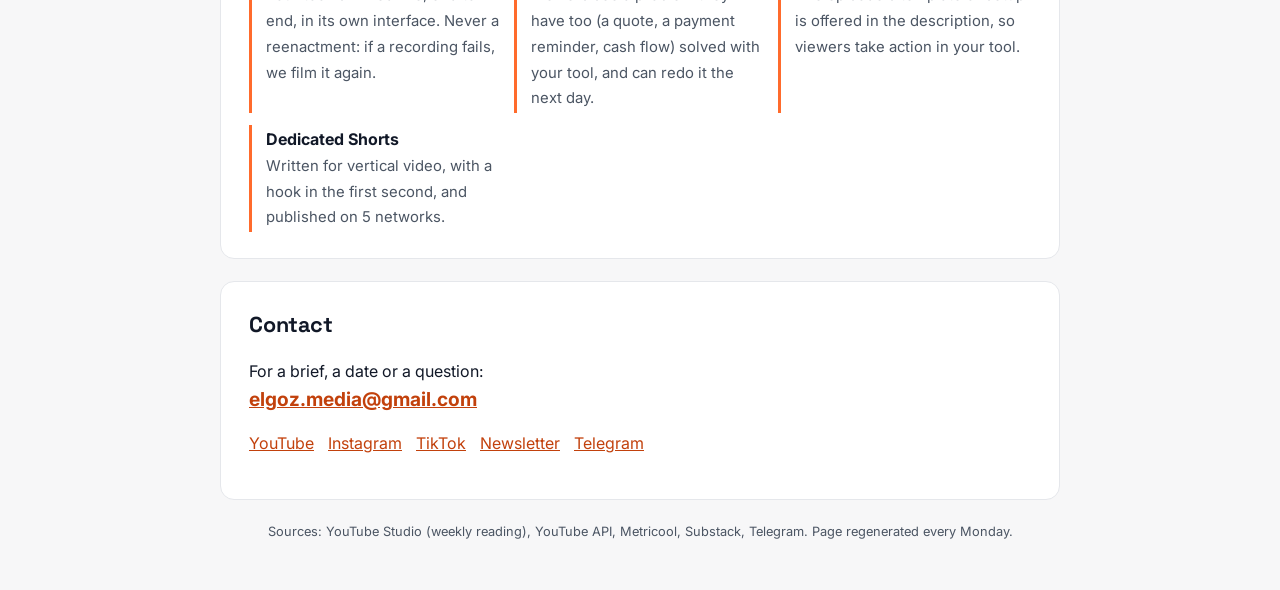
==== commit c91d4b57: "Media kit : chiffres du 16/11/2026" ====
--- a/media-kit-en.html
+++ b/media-kit-en.html
@@ -56,14 +56,14 @@
 <div class="barre"><span>Media kit</span><a href="media-kit.html">Version française</a></div>
 <div class="marque"><img src="logo-c.png" width="80" height="80" alt="Elgoz"><h1>Elgoz · <span>L'IA au boulot</span></h1></div>
 <p class="accroche">Concrete AI tutorials for small business owners, in French: we build on screen, in the real tool, a solution a business owner can reuse the next day.</p>
-<p class="maj">Figures updated on Nov 11, 2026</p>
+<p class="maj">Figures updated on Nov 16, 2026</p>
 </div></header>
 <main class="page">
 <div class="tuiles"><div class="tuile"><div class="v">15,885</div><div class="l">YouTube subscribers</div><div class="s">YouTube Studio, read on Nov 11, 2026</div></div><div class="tuile"><div class="v">8,088</div><div class="l">YouTube views, last 28 days</div><div class="s">YouTube Studio, read on Nov 11, 2026, period Oct 13, 2026 to Nov 9, 2026</div></div><div class="tuile"><div class="v">30,455</div><div class="l">YouTube views, last 90 days</div><div class="s">YouTube Studio, read on Nov 11, 2026, period Aug 12, 2026 to Nov 9, 2026</div></div></div>
 <section><h2>The channel</h2><ul><li><strong>3 videos a week since November 8, 2026</strong>: an episode on Wednesday and Sunday, and a "new tool" review on Friday.</li><li>Each episode: a real business owner's use case (quotes, invoices, cash flow, inbox, Google reviews…), built end to end on screen, with the template offered in the description.</li><li>Each episode is cut into <strong>dedicated Shorts</strong> on 5 networks: YouTube, Instagram, TikTok, Facebook and Threads.</li><li>Every release is announced to the <strong>newsletter</strong> and the <strong>Telegram group</strong>.</li><li>Channel partner: RemUp.</li></ul></section>
-<section><h2>Topics</h2><div class="deux"><div><h3>Published</h3><ol class="sujets"><li>L&#x27;IA relance mes factures impayées (agent n8n + Claude, sans coder)</li></ol></div><div><h3>Scheduled</h3><ol class="sujets"><li>L&#x27;IA fait mes devis en 4 minutes après chaque RDV (n8n + Claude)</li><li>Mes comptes rendus de réunion s&#x27;écrivent tout seuls (n8n + Claude)</li><li>Ma facture part toute seule à la fin de la mission (n8n + Claude)</li><li>Un standard téléphonique IA pour artisan : test réel (ElevenLabs)</li><li>Ma boîte mail se trie toute seule chaque matin (n8n + Claude)</li><li>L&#x27;agent IA qui répond à vos avis Google (n8n + Claude)</li><li>Le prévisionnel pour le banquier fait par une IA : test (DeepCell)</li><li>Votre trésorerie à 30 jours, chaque lundi à 8 h (n8n + Claude)</li><li>Vos paiements reçus, rapprochés tout seuls de vos factures</li><li>Vos notes de frais en photo, lues et rangées toutes seules</li></ol></div></div></section>
-<section><h2>Audience</h2><div class="deux"><div><h3>Age (views, 90 days)</h3><table class="barres"><tr><td class="n">18-24</td><td><div class="jauge"><i style="width:10.0%"></i></div></td><td class="p">10%</td></tr><tr><td class="n">25-34</td><td><div class="jauge"><i style="width:70.8%"></i></div></td><td class="p">70.8%</td></tr><tr><td class="n">35-44</td><td><div class="jauge"><i style="width:16.3%"></i></div></td><td class="p">16.3%</td></tr><tr><td class="n">45-54</td><td><div class="jauge"><i style="width:2.8%"></i></div></td><td class="p">2.8%</td></tr></table><h3>Gender</h3><p>99.7% male, 0.3% female</p></div><div><h3>Countries (views, 90 days)</h3><table class="barres"><tr><td class="n">France</td><td><div class="jauge"><i style="width:44.9%"></i></div></td><td class="p">44.9%</td></tr><tr><td class="n">Ivory Coast</td><td><div class="jauge"><i style="width:1.9%"></i></div></td><td class="p">1.9%</td></tr><tr><td class="n">Cameroon</td><td><div class="jauge"><i style="width:0.3%"></i></div></td><td class="p">0.3%</td></tr><tr><td class="n">Burkina Faso</td><td><div class="jauge"><i style="width:0.3%"></i></div></td><td class="p">0.3%</td></tr><tr><td class="n">Belgium</td><td><div class="jauge"><i style="width:0.2%"></i></div></td><td class="p">0.2%</td></tr></table><p class="note">Other countries, and views YouTube cannot attribute to a country, make up the rest.</p></div></div><p class="note">YouTube Studio, read on Nov 11, 2026, period Aug 12, 2026 to Nov 9, 2026.</p><p class="note">28 and 90 day views mostly come from the channel's back catalogue (178 videos, general AI tutorials): the current format, for business owners, started on Nov 8, 2026.</p><p class="note">Current format, as of Nov 11, 2026: 1 episode published, 230 views on average; 5 YouTube Shorts, 150 views on average. The channel is restarting with a new format: these numbers are early.</p></section>
-<section><h2>Other networks, newsletter and Telegram</h2><div class="tuiles" style="margin-top:0"><div class="tuile"><div class="v">5,665</div><div class="l">Instagram · followers</div><div class="s">Metricool, on Nov 10, 2026</div></div><div class="tuile"><div class="v">18,472</div><div class="l">TikTok · followers</div><div class="s">Metricool, on Nov 10, 2026</div></div><div class="tuile"><div class="v">2</div><div class="l">Facebook · followers</div><div class="s">Metricool, on Nov 10, 2026</div></div><div class="tuile"><div class="v">387</div><div class="l">Threads · followers</div><div class="s">Metricool, on Nov 10, 2026</div></div><div class="tuile"><div class="v">2,102</div><div class="l">Newsletter · subscribers</div><div class="s">Substack, on Nov 10, 2026. 32.4% open rate on the first send of the current format (Nov 8, 2026, Substack figure)</div></div><div class="tuile"><div class="v">839</div><div class="l">Telegram group · members</div><div class="s">Telegram, on Nov 10, 2026</div></div></div></section>
+<section><h2>Topics</h2><div class="deux"><div><h3>Published</h3><ol class="sujets"><li>L&#x27;IA relance mes factures impayées (agent n8n + Claude, sans coder)</li><li>L&#x27;IA fait mes devis en 4 minutes après chaque RDV (n8n + Claude)</li><li>Mes comptes rendus de réunion s&#x27;écrivent tout seuls (n8n + Claude)</li></ol></div><div><h3>Scheduled</h3><ol class="sujets"><li>Ma facture part toute seule à la fin de la mission (n8n + Claude)</li><li>Un standard téléphonique IA pour artisan : test réel (ElevenLabs)</li><li>Ma boîte mail se trie toute seule chaque matin (n8n + Claude)</li><li>L&#x27;agent IA qui répond à vos avis Google (n8n + Claude)</li><li>Le prévisionnel pour le banquier fait par une IA : test (DeepCell)</li><li>Votre trésorerie à 30 jours, chaque lundi à 8 h (n8n + Claude)</li><li>Vos paiements reçus, rapprochés tout seuls de vos factures</li><li>Vos notes de frais en photo, lues et rangées toutes seules</li></ol></div></div></section>
+<section><h2>Audience</h2><div class="deux"><div><h3>Age (views, 90 days)</h3><table class="barres"><tr><td class="n">18-24</td><td><div class="jauge"><i style="width:10.0%"></i></div></td><td class="p">10%</td></tr><tr><td class="n">25-34</td><td><div class="jauge"><i style="width:70.8%"></i></div></td><td class="p">70.8%</td></tr><tr><td class="n">35-44</td><td><div class="jauge"><i style="width:16.3%"></i></div></td><td class="p">16.3%</td></tr><tr><td class="n">45-54</td><td><div class="jauge"><i style="width:2.8%"></i></div></td><td class="p">2.8%</td></tr></table><h3>Gender</h3><p>99.7% male, 0.3% female</p></div><div><h3>Countries (views, 90 days)</h3><table class="barres"><tr><td class="n">France</td><td><div class="jauge"><i style="width:44.9%"></i></div></td><td class="p">44.9%</td></tr><tr><td class="n">Ivory Coast</td><td><div class="jauge"><i style="width:1.9%"></i></div></td><td class="p">1.9%</td></tr><tr><td class="n">Cameroon</td><td><div class="jauge"><i style="width:0.3%"></i></div></td><td class="p">0.3%</td></tr><tr><td class="n">Burkina Faso</td><td><div class="jauge"><i style="width:0.3%"></i></div></td><td class="p">0.3%</td></tr><tr><td class="n">Belgium</td><td><div class="jauge"><i style="width:0.2%"></i></div></td><td class="p">0.2%</td></tr></table><p class="note">Other countries, and views YouTube cannot attribute to a country, make up the rest.</p></div></div><p class="note">YouTube Studio, read on Nov 11, 2026, period Aug 12, 2026 to Nov 9, 2026.</p><p class="note">28 and 90 day views mostly come from the channel's back catalogue (185 videos, general AI tutorials): the current format, for business owners, started on Nov 8, 2026.</p><p class="note">Current format, as of Nov 16, 2026: 3 episodes published, 185 views on average; 10 YouTube Shorts, 178 views on average. The channel is restarting with a new format: these numbers are early.</p></section>
+<section><h2>Other networks, newsletter and Telegram</h2><div class="tuiles" style="margin-top:0"><div class="tuile"><div class="v">5,659</div><div class="l">Instagram · followers</div><div class="s">Metricool, on Nov 15, 2026</div></div><div class="tuile"><div class="v">18,461</div><div class="l">TikTok · followers</div><div class="s">Metricool, on Nov 15, 2026</div></div><div class="tuile"><div class="v">3</div><div class="l">Facebook · followers</div><div class="s">Metricool, on Nov 15, 2026</div></div><div class="tuile"><div class="v">387</div><div class="l">Threads · followers</div><div class="s">Metricool, on Nov 15, 2026</div></div><div class="tuile"><div class="v">2,102</div><div class="l">Newsletter · subscribers</div><div class="s">Substack, on Nov 15, 2026. 17.4% open rate on the 2 sends of the current format (Nov 8, 2026, Nov 11, 2026, Substack figure)</div></div><div class="tuile"><div class="v">836</div><div class="l">Telegram group · members</div><div class="s">Telegram, on Nov 15, 2026</div></div></div></section>
 <section><h2>Formats and rates</h2><div class="formats"><div class="format"><strong>Dedicated video</strong><div class="prix">€1,500 excl. VAT</div><p>A 10 to 12 minute tutorial built end to end with your tool, on a real business owner's use case. Tracked link in the description and in a pinned comment, plus 2 Shorts cut from the video. No other partner in the video.</p></div><div class="format"><strong>Integration</strong><div class="prix">€1,000 excl. VAT</div><p>60 to 90 seconds within an episode: a demo of your tool in the episode's use case, tracked link in the description.</p></div></div><h3>Terms</h3><ul><li>Paid ad usage rights: 30 days included; extended to 90 days, +€450 excl. VAT for a dedicated video, +€300 excl. VAT for an integration.</li><li>&quot;Collaboration commerciale&quot; (paid partnership) disclosure on screen, as required by French law, and YouTube&#x27;s paid promotion box ticked.</li><li>You approve the script before recording.</li><li>Payment: 50% on order, 50% on publication.</li></ul></section>
 <section><h2>What the channel brings to a brand</h2><div class="atouts"><div class="atout"><strong>A real demo</strong><span>Your tool is filmed live, end to end, in its own interface. Never a reenactment: if a recording fails, we film it again.</span></div><div class="atout"><strong>A concrete business case</strong><span>Viewers see a problem they have too (a quote, a payment reminder, cash flow) solved with your tool, and can redo it the next day.</span></div><div class="atout"><strong>A free template</strong><span>The episode&#x27;s template or setup is offered in the description, so viewers take action in your tool.</span></div><div class="atout"><strong>Dedicated Shorts</strong><span>Written for vertical video, with a hook in the first second, and published on 5 networks.</span></div></div></section>
 <section class="contact"><h2>Contact</h2><p>For a brief, a date or a question:<br><a class="mail" href="mailto:elgoz.media@gmail.com">elgoz.media@gmail.com</a></p><p class="liens"><a href="https://www.youtube.com/@elgoz_media">YouTube</a><a href="https://www.instagram.com/elgoz.media">Instagram</a><a href="https://www.tiktok.com/@elgoz.media">TikTok</a><a href="https://elgozmedia.substack.com">Newsletter</a><a href="https://t.me/+rVfhY8FMilk3ZTQ0">Telegram</a></p></section>
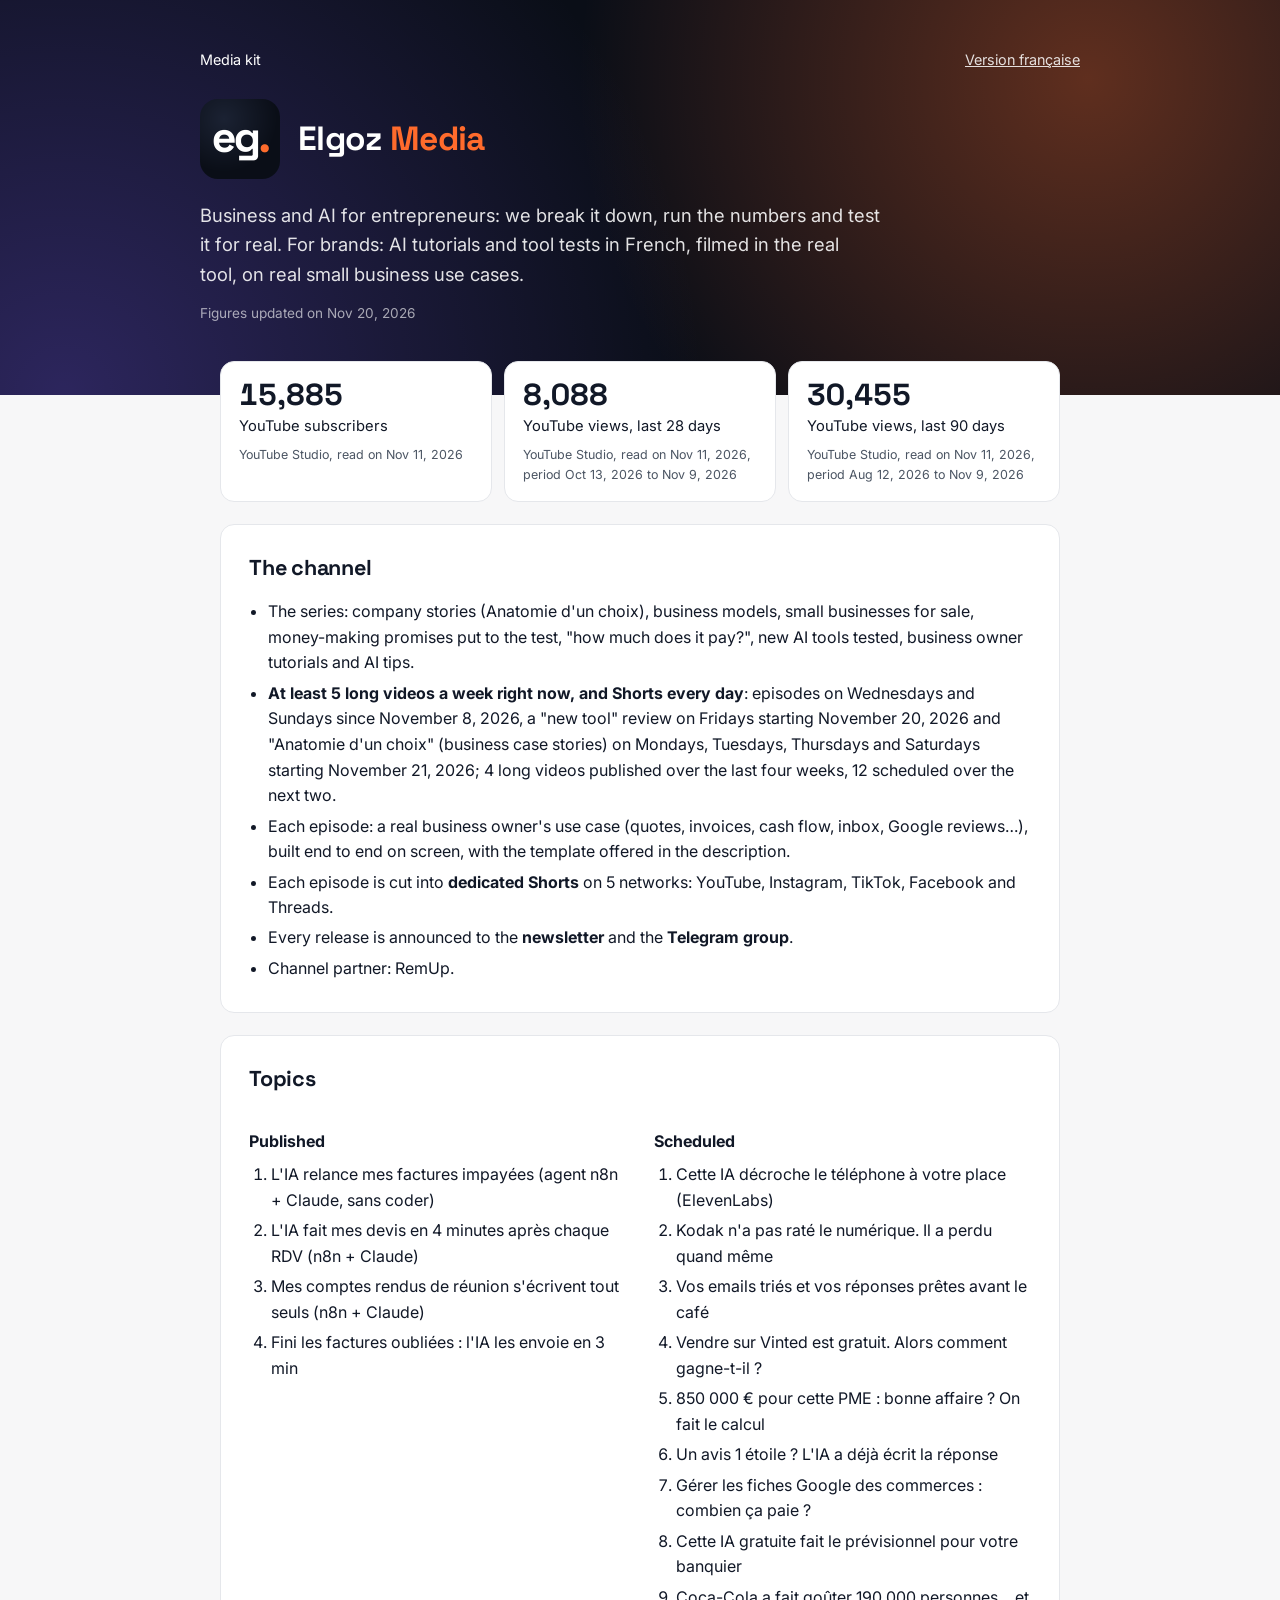
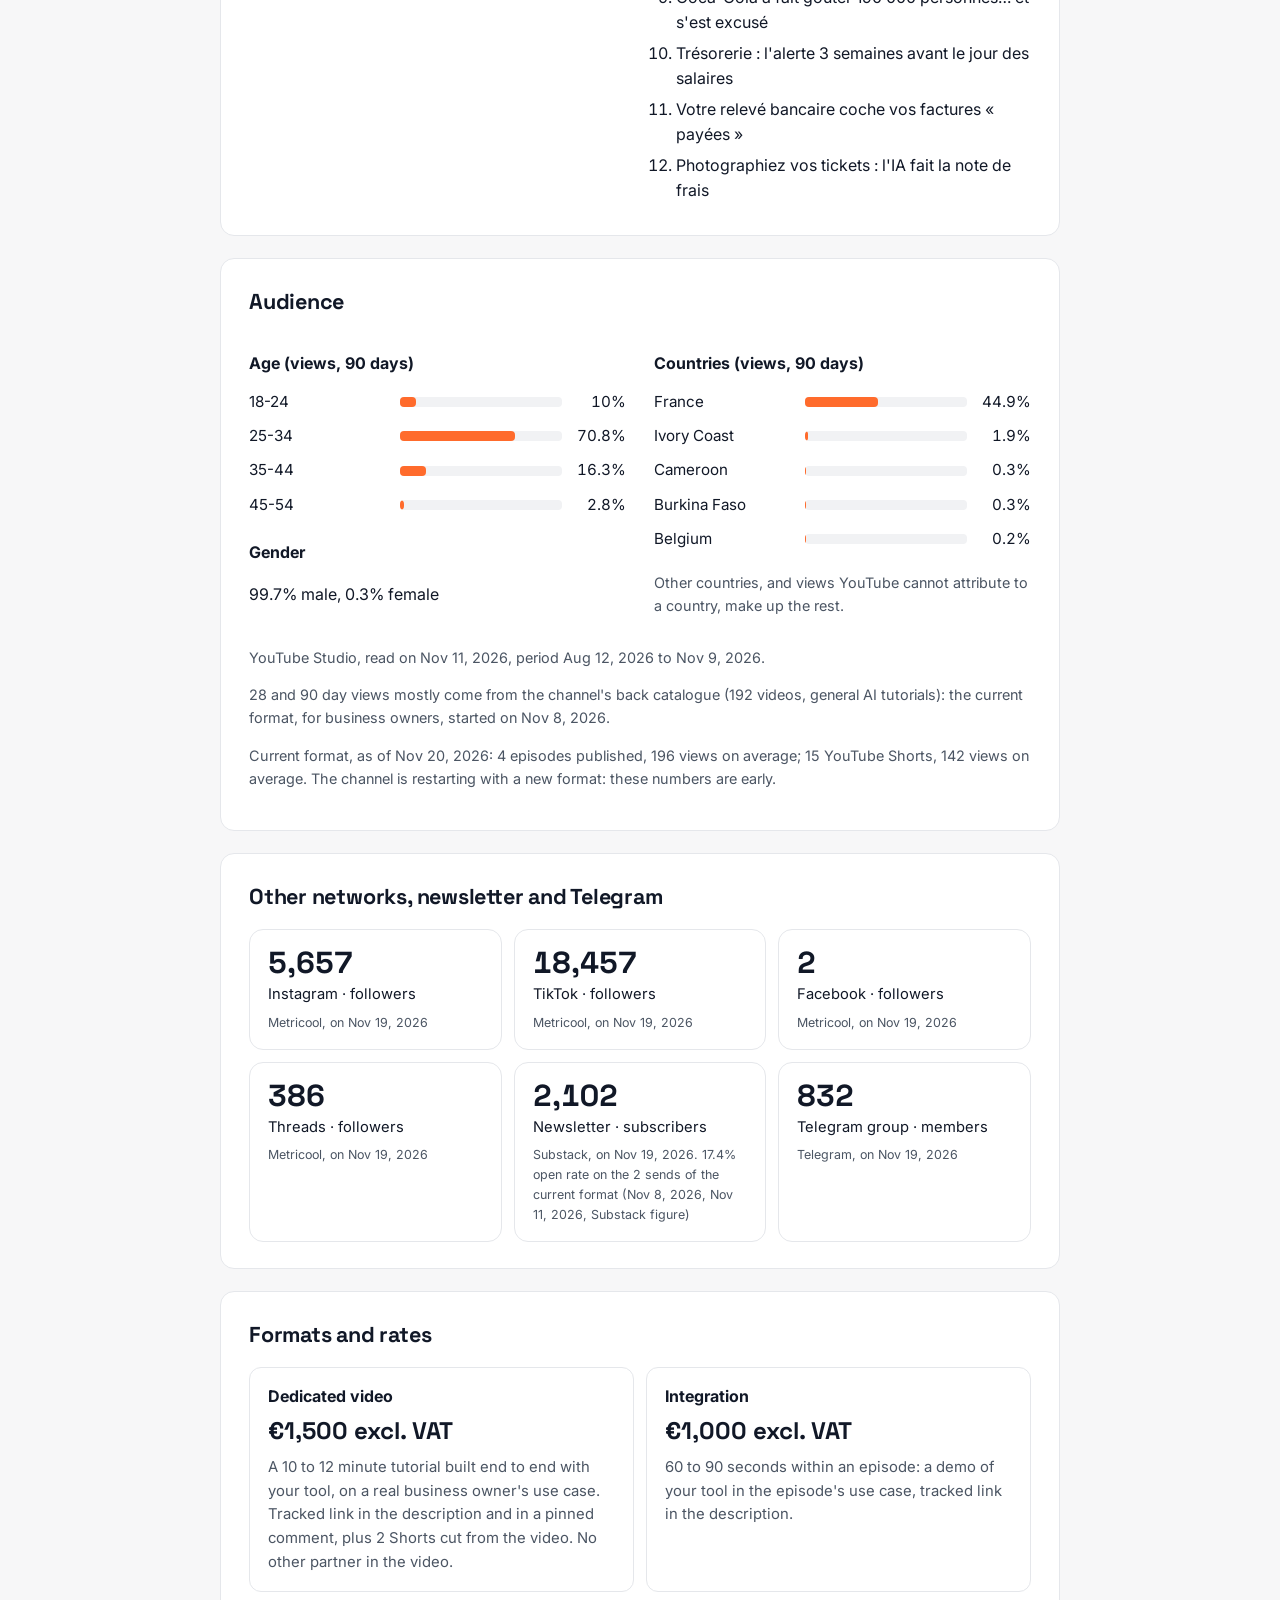
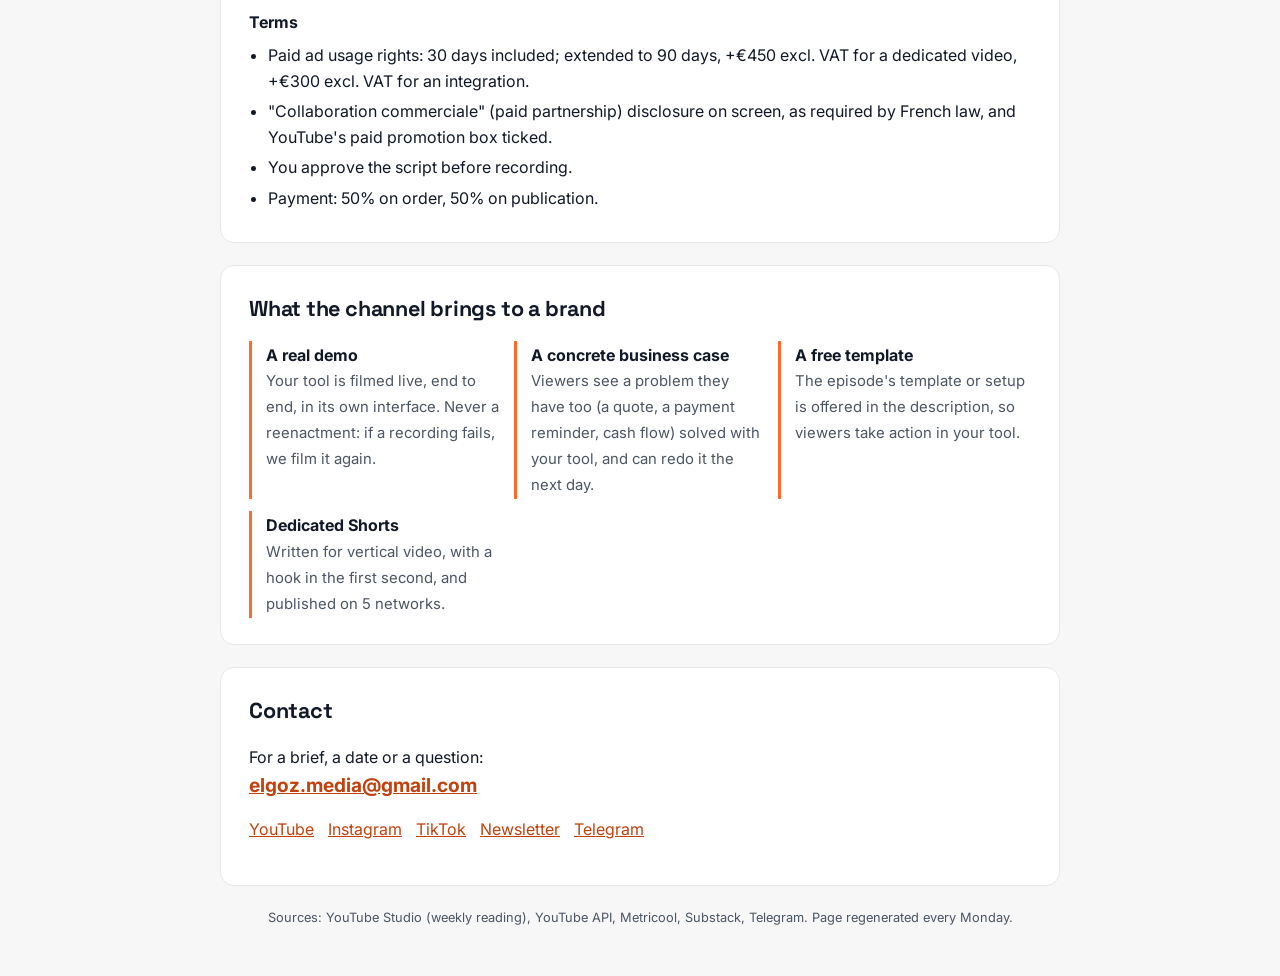
==== commit bdfd1049: "Media kit : chiffres du 20/11/2026" ====
--- a/media-kit-en.html
+++ b/media-kit-en.html
@@ -1,7 +1,7 @@
 <!doctype html>
 <html lang="en"><head><meta charset="utf-8"><meta name="viewport" content="width=device-width,initial-scale=1">
-<title>Media kit · Elgoz · L&#x27;IA au boulot (AI at work)</title>
-<meta name="description" content="Concrete AI tutorials for small business owners, in French: we build on screen, in the real tool, a solution a business owner can reuse the next day.">
+<title>Media kit · Elgoz Media</title>
+<meta name="description" content="Business and AI for entrepreneurs: we break it down, run the numbers and test it for real. For brands: AI tutorials and tool tests in French, filmed in the real tool, on real small business use cases.">
 <link rel="icon" href="favicon.png">
 <link rel="alternate" hreflang="fr" href="https://elgozmedia.github.io/studio-elgoz/media-kit.html"><link rel="alternate" hreflang="en" href="https://elgozmedia.github.io/studio-elgoz/media-kit-en.html">
 <link rel="preconnect" href="https://fonts.googleapis.com"><link rel="preconnect" href="https://fonts.gstatic.com" crossorigin>
@@ -54,16 +54,16 @@
 <body>
 <header class="tete"><div class="in">
 <div class="barre"><span>Media kit</span><a href="media-kit.html">Version française</a></div>
-<div class="marque"><img src="logo-c.png" width="80" height="80" alt="Elgoz"><h1>Elgoz · <span>L'IA au boulot</span></h1></div>
-<p class="accroche">Concrete AI tutorials for small business owners, in French: we build on screen, in the real tool, a solution a business owner can reuse the next day.</p>
-<p class="maj">Figures updated on Nov 16, 2026</p>
+<div class="marque"><img src="logo-c.png" width="80" height="80" alt="Elgoz"><h1>Elgoz <span>Media</span></h1></div>
+<p class="accroche">Business and AI for entrepreneurs: we break it down, run the numbers and test it for real. For brands: AI tutorials and tool tests in French, filmed in the real tool, on real small business use cases.</p>
+<p class="maj">Figures updated on Nov 20, 2026</p>
 </div></header>
 <main class="page">
 <div class="tuiles"><div class="tuile"><div class="v">15,885</div><div class="l">YouTube subscribers</div><div class="s">YouTube Studio, read on Nov 11, 2026</div></div><div class="tuile"><div class="v">8,088</div><div class="l">YouTube views, last 28 days</div><div class="s">YouTube Studio, read on Nov 11, 2026, period Oct 13, 2026 to Nov 9, 2026</div></div><div class="tuile"><div class="v">30,455</div><div class="l">YouTube views, last 90 days</div><div class="s">YouTube Studio, read on Nov 11, 2026, period Aug 12, 2026 to Nov 9, 2026</div></div></div>
-<section><h2>The channel</h2><ul><li><strong>3 videos a week since November 8, 2026</strong>: an episode on Wednesday and Sunday, and a "new tool" review on Friday.</li><li>Each episode: a real business owner's use case (quotes, invoices, cash flow, inbox, Google reviews…), built end to end on screen, with the template offered in the description.</li><li>Each episode is cut into <strong>dedicated Shorts</strong> on 5 networks: YouTube, Instagram, TikTok, Facebook and Threads.</li><li>Every release is announced to the <strong>newsletter</strong> and the <strong>Telegram group</strong>.</li><li>Channel partner: RemUp.</li></ul></section>
-<section><h2>Topics</h2><div class="deux"><div><h3>Published</h3><ol class="sujets"><li>L&#x27;IA relance mes factures impayées (agent n8n + Claude, sans coder)</li><li>L&#x27;IA fait mes devis en 4 minutes après chaque RDV (n8n + Claude)</li><li>Mes comptes rendus de réunion s&#x27;écrivent tout seuls (n8n + Claude)</li></ol></div><div><h3>Scheduled</h3><ol class="sujets"><li>Ma facture part toute seule à la fin de la mission (n8n + Claude)</li><li>Un standard téléphonique IA pour artisan : test réel (ElevenLabs)</li><li>Ma boîte mail se trie toute seule chaque matin (n8n + Claude)</li><li>L&#x27;agent IA qui répond à vos avis Google (n8n + Claude)</li><li>Le prévisionnel pour le banquier fait par une IA : test (DeepCell)</li><li>Votre trésorerie à 30 jours, chaque lundi à 8 h (n8n + Claude)</li><li>Vos paiements reçus, rapprochés tout seuls de vos factures</li><li>Vos notes de frais en photo, lues et rangées toutes seules</li></ol></div></div></section>
-<section><h2>Audience</h2><div class="deux"><div><h3>Age (views, 90 days)</h3><table class="barres"><tr><td class="n">18-24</td><td><div class="jauge"><i style="width:10.0%"></i></div></td><td class="p">10%</td></tr><tr><td class="n">25-34</td><td><div class="jauge"><i style="width:70.8%"></i></div></td><td class="p">70.8%</td></tr><tr><td class="n">35-44</td><td><div class="jauge"><i style="width:16.3%"></i></div></td><td class="p">16.3%</td></tr><tr><td class="n">45-54</td><td><div class="jauge"><i style="width:2.8%"></i></div></td><td class="p">2.8%</td></tr></table><h3>Gender</h3><p>99.7% male, 0.3% female</p></div><div><h3>Countries (views, 90 days)</h3><table class="barres"><tr><td class="n">France</td><td><div class="jauge"><i style="width:44.9%"></i></div></td><td class="p">44.9%</td></tr><tr><td class="n">Ivory Coast</td><td><div class="jauge"><i style="width:1.9%"></i></div></td><td class="p">1.9%</td></tr><tr><td class="n">Cameroon</td><td><div class="jauge"><i style="width:0.3%"></i></div></td><td class="p">0.3%</td></tr><tr><td class="n">Burkina Faso</td><td><div class="jauge"><i style="width:0.3%"></i></div></td><td class="p">0.3%</td></tr><tr><td class="n">Belgium</td><td><div class="jauge"><i style="width:0.2%"></i></div></td><td class="p">0.2%</td></tr></table><p class="note">Other countries, and views YouTube cannot attribute to a country, make up the rest.</p></div></div><p class="note">YouTube Studio, read on Nov 11, 2026, period Aug 12, 2026 to Nov 9, 2026.</p><p class="note">28 and 90 day views mostly come from the channel's back catalogue (185 videos, general AI tutorials): the current format, for business owners, started on Nov 8, 2026.</p><p class="note">Current format, as of Nov 16, 2026: 3 episodes published, 185 views on average; 10 YouTube Shorts, 178 views on average. The channel is restarting with a new format: these numbers are early.</p></section>
-<section><h2>Other networks, newsletter and Telegram</h2><div class="tuiles" style="margin-top:0"><div class="tuile"><div class="v">5,659</div><div class="l">Instagram · followers</div><div class="s">Metricool, on Nov 15, 2026</div></div><div class="tuile"><div class="v">18,461</div><div class="l">TikTok · followers</div><div class="s">Metricool, on Nov 15, 2026</div></div><div class="tuile"><div class="v">3</div><div class="l">Facebook · followers</div><div class="s">Metricool, on Nov 15, 2026</div></div><div class="tuile"><div class="v">387</div><div class="l">Threads · followers</div><div class="s">Metricool, on Nov 15, 2026</div></div><div class="tuile"><div class="v">2,102</div><div class="l">Newsletter · subscribers</div><div class="s">Substack, on Nov 15, 2026. 17.4% open rate on the 2 sends of the current format (Nov 8, 2026, Nov 11, 2026, Substack figure)</div></div><div class="tuile"><div class="v">836</div><div class="l">Telegram group · members</div><div class="s">Telegram, on Nov 15, 2026</div></div></div></section>
+<section><h2>The channel</h2><ul><li>The series: company stories (Anatomie d'un choix), business models, small businesses for sale, money-making promises put to the test, "how much does it pay?", new AI tools tested, business owner tutorials and AI tips.</li><li><strong>At least 5 long videos a week right now, and Shorts every day</strong>: episodes on Wednesdays and Sundays since November 8, 2026, a "new tool" review on Fridays starting November 20, 2026 and "Anatomie d'un choix" (business case stories) on Mondays, Tuesdays, Thursdays and Saturdays starting November 21, 2026; 4 long videos published over the last four weeks, 12 scheduled over the next two.</li><li>Each episode: a real business owner's use case (quotes, invoices, cash flow, inbox, Google reviews…), built end to end on screen, with the template offered in the description.</li><li>Each episode is cut into <strong>dedicated Shorts</strong> on 5 networks: YouTube, Instagram, TikTok, Facebook and Threads.</li><li>Every release is announced to the <strong>newsletter</strong> and the <strong>Telegram group</strong>.</li><li>Channel partner: RemUp.</li></ul></section>
+<section><h2>Topics</h2><div class="deux"><div><h3>Published</h3><ol class="sujets"><li>L&#x27;IA relance mes factures impayées (agent n8n + Claude, sans coder)</li><li>L&#x27;IA fait mes devis en 4 minutes après chaque RDV (n8n + Claude)</li><li>Mes comptes rendus de réunion s&#x27;écrivent tout seuls (n8n + Claude)</li><li>Fini les factures oubliées : l&#x27;IA les envoie en 3 min</li></ol></div><div><h3>Scheduled</h3><ol class="sujets"><li>Cette IA décroche le téléphone à votre place (ElevenLabs)</li><li>Kodak n&#x27;a pas raté le numérique. Il a perdu quand même</li><li>Vos emails triés et vos réponses prêtes avant le café</li><li>Vendre sur Vinted est gratuit. Alors comment gagne-t-il ?</li><li>850 000 € pour cette PME : bonne affaire ? On fait le calcul</li><li>Un avis 1 étoile ? L&#x27;IA a déjà écrit la réponse</li><li>Gérer les fiches Google des commerces : combien ça paie ?</li><li>Cette IA gratuite fait le prévisionnel pour votre banquier</li><li>Coca-Cola a fait goûter 190 000 personnes… et s&#x27;est excusé</li><li>Trésorerie : l&#x27;alerte 3 semaines avant le jour des salaires</li><li>Votre relevé bancaire coche vos factures « payées »</li><li>Photographiez vos tickets : l&#x27;IA fait la note de frais</li></ol></div></div></section>
+<section><h2>Audience</h2><div class="deux"><div><h3>Age (views, 90 days)</h3><table class="barres"><tr><td class="n">18-24</td><td><div class="jauge"><i style="width:10.0%"></i></div></td><td class="p">10%</td></tr><tr><td class="n">25-34</td><td><div class="jauge"><i style="width:70.8%"></i></div></td><td class="p">70.8%</td></tr><tr><td class="n">35-44</td><td><div class="jauge"><i style="width:16.3%"></i></div></td><td class="p">16.3%</td></tr><tr><td class="n">45-54</td><td><div class="jauge"><i style="width:2.8%"></i></div></td><td class="p">2.8%</td></tr></table><h3>Gender</h3><p>99.7% male, 0.3% female</p></div><div><h3>Countries (views, 90 days)</h3><table class="barres"><tr><td class="n">France</td><td><div class="jauge"><i style="width:44.9%"></i></div></td><td class="p">44.9%</td></tr><tr><td class="n">Ivory Coast</td><td><div class="jauge"><i style="width:1.9%"></i></div></td><td class="p">1.9%</td></tr><tr><td class="n">Cameroon</td><td><div class="jauge"><i style="width:0.3%"></i></div></td><td class="p">0.3%</td></tr><tr><td class="n">Burkina Faso</td><td><div class="jauge"><i style="width:0.3%"></i></div></td><td class="p">0.3%</td></tr><tr><td class="n">Belgium</td><td><div class="jauge"><i style="width:0.2%"></i></div></td><td class="p">0.2%</td></tr></table><p class="note">Other countries, and views YouTube cannot attribute to a country, make up the rest.</p></div></div><p class="note">YouTube Studio, read on Nov 11, 2026, period Aug 12, 2026 to Nov 9, 2026.</p><p class="note">28 and 90 day views mostly come from the channel's back catalogue (192 videos, general AI tutorials): the current format, for business owners, started on Nov 8, 2026.</p><p class="note">Current format, as of Nov 20, 2026: 4 episodes published, 196 views on average; 15 YouTube Shorts, 142 views on average. The channel is restarting with a new format: these numbers are early.</p></section>
+<section><h2>Other networks, newsletter and Telegram</h2><div class="tuiles" style="margin-top:0"><div class="tuile"><div class="v">5,657</div><div class="l">Instagram · followers</div><div class="s">Metricool, on Nov 19, 2026</div></div><div class="tuile"><div class="v">18,457</div><div class="l">TikTok · followers</div><div class="s">Metricool, on Nov 19, 2026</div></div><div class="tuile"><div class="v">2</div><div class="l">Facebook · followers</div><div class="s">Metricool, on Nov 19, 2026</div></div><div class="tuile"><div class="v">386</div><div class="l">Threads · followers</div><div class="s">Metricool, on Nov 19, 2026</div></div><div class="tuile"><div class="v">2,102</div><div class="l">Newsletter · subscribers</div><div class="s">Substack, on Nov 19, 2026. 17.4% open rate on the 2 sends of the current format (Nov 8, 2026, Nov 11, 2026, Substack figure)</div></div><div class="tuile"><div class="v">832</div><div class="l">Telegram group · members</div><div class="s">Telegram, on Nov 19, 2026</div></div></div></section>
 <section><h2>Formats and rates</h2><div class="formats"><div class="format"><strong>Dedicated video</strong><div class="prix">€1,500 excl. VAT</div><p>A 10 to 12 minute tutorial built end to end with your tool, on a real business owner's use case. Tracked link in the description and in a pinned comment, plus 2 Shorts cut from the video. No other partner in the video.</p></div><div class="format"><strong>Integration</strong><div class="prix">€1,000 excl. VAT</div><p>60 to 90 seconds within an episode: a demo of your tool in the episode's use case, tracked link in the description.</p></div></div><h3>Terms</h3><ul><li>Paid ad usage rights: 30 days included; extended to 90 days, +€450 excl. VAT for a dedicated video, +€300 excl. VAT for an integration.</li><li>&quot;Collaboration commerciale&quot; (paid partnership) disclosure on screen, as required by French law, and YouTube&#x27;s paid promotion box ticked.</li><li>You approve the script before recording.</li><li>Payment: 50% on order, 50% on publication.</li></ul></section>
 <section><h2>What the channel brings to a brand</h2><div class="atouts"><div class="atout"><strong>A real demo</strong><span>Your tool is filmed live, end to end, in its own interface. Never a reenactment: if a recording fails, we film it again.</span></div><div class="atout"><strong>A concrete business case</strong><span>Viewers see a problem they have too (a quote, a payment reminder, cash flow) solved with your tool, and can redo it the next day.</span></div><div class="atout"><strong>A free template</strong><span>The episode&#x27;s template or setup is offered in the description, so viewers take action in your tool.</span></div><div class="atout"><strong>Dedicated Shorts</strong><span>Written for vertical video, with a hook in the first second, and published on 5 networks.</span></div></div></section>
 <section class="contact"><h2>Contact</h2><p>For a brief, a date or a question:<br><a class="mail" href="mailto:elgoz.media@gmail.com">elgoz.media@gmail.com</a></p><p class="liens"><a href="https://www.youtube.com/@elgoz_media">YouTube</a><a href="https://www.instagram.com/elgoz.media">Instagram</a><a href="https://www.tiktok.com/@elgoz.media">TikTok</a><a href="https://elgozmedia.substack.com">Newsletter</a><a href="https://t.me/+rVfhY8FMilk3ZTQ0">Telegram</a></p></section>
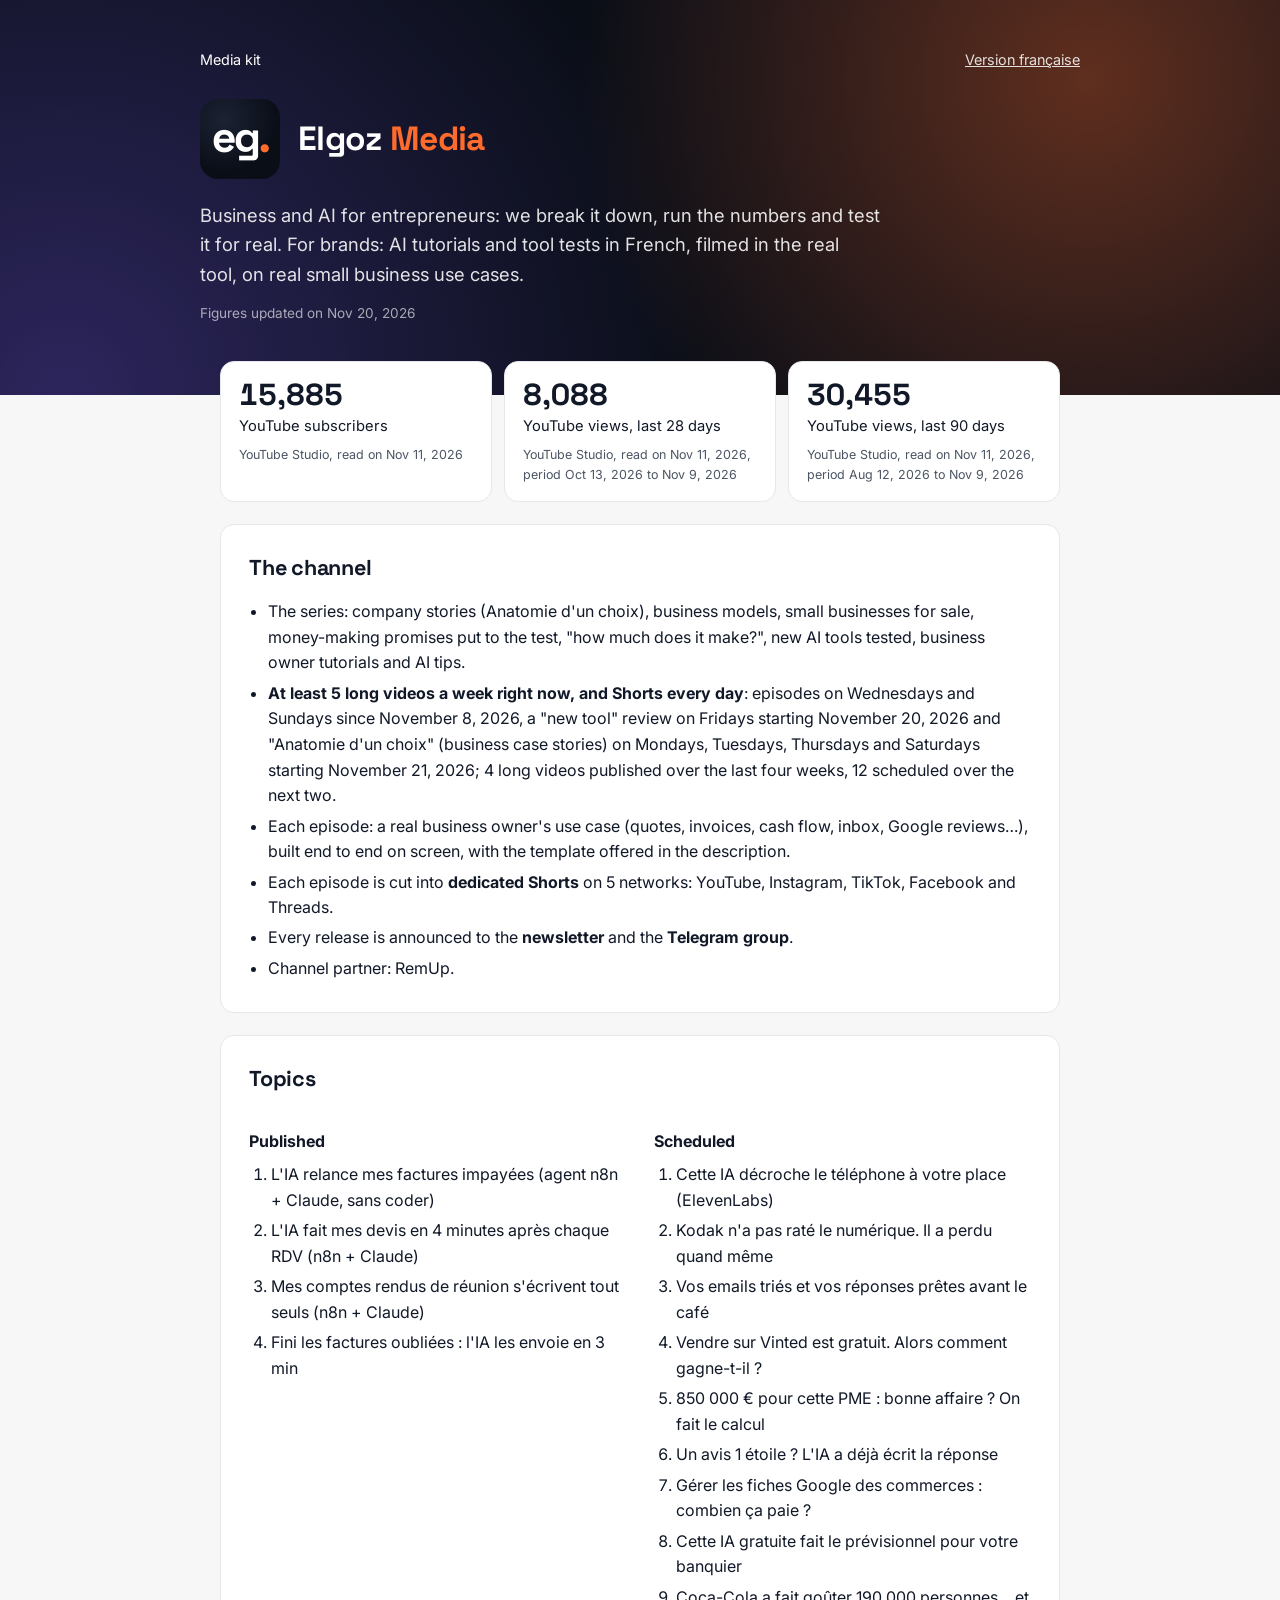
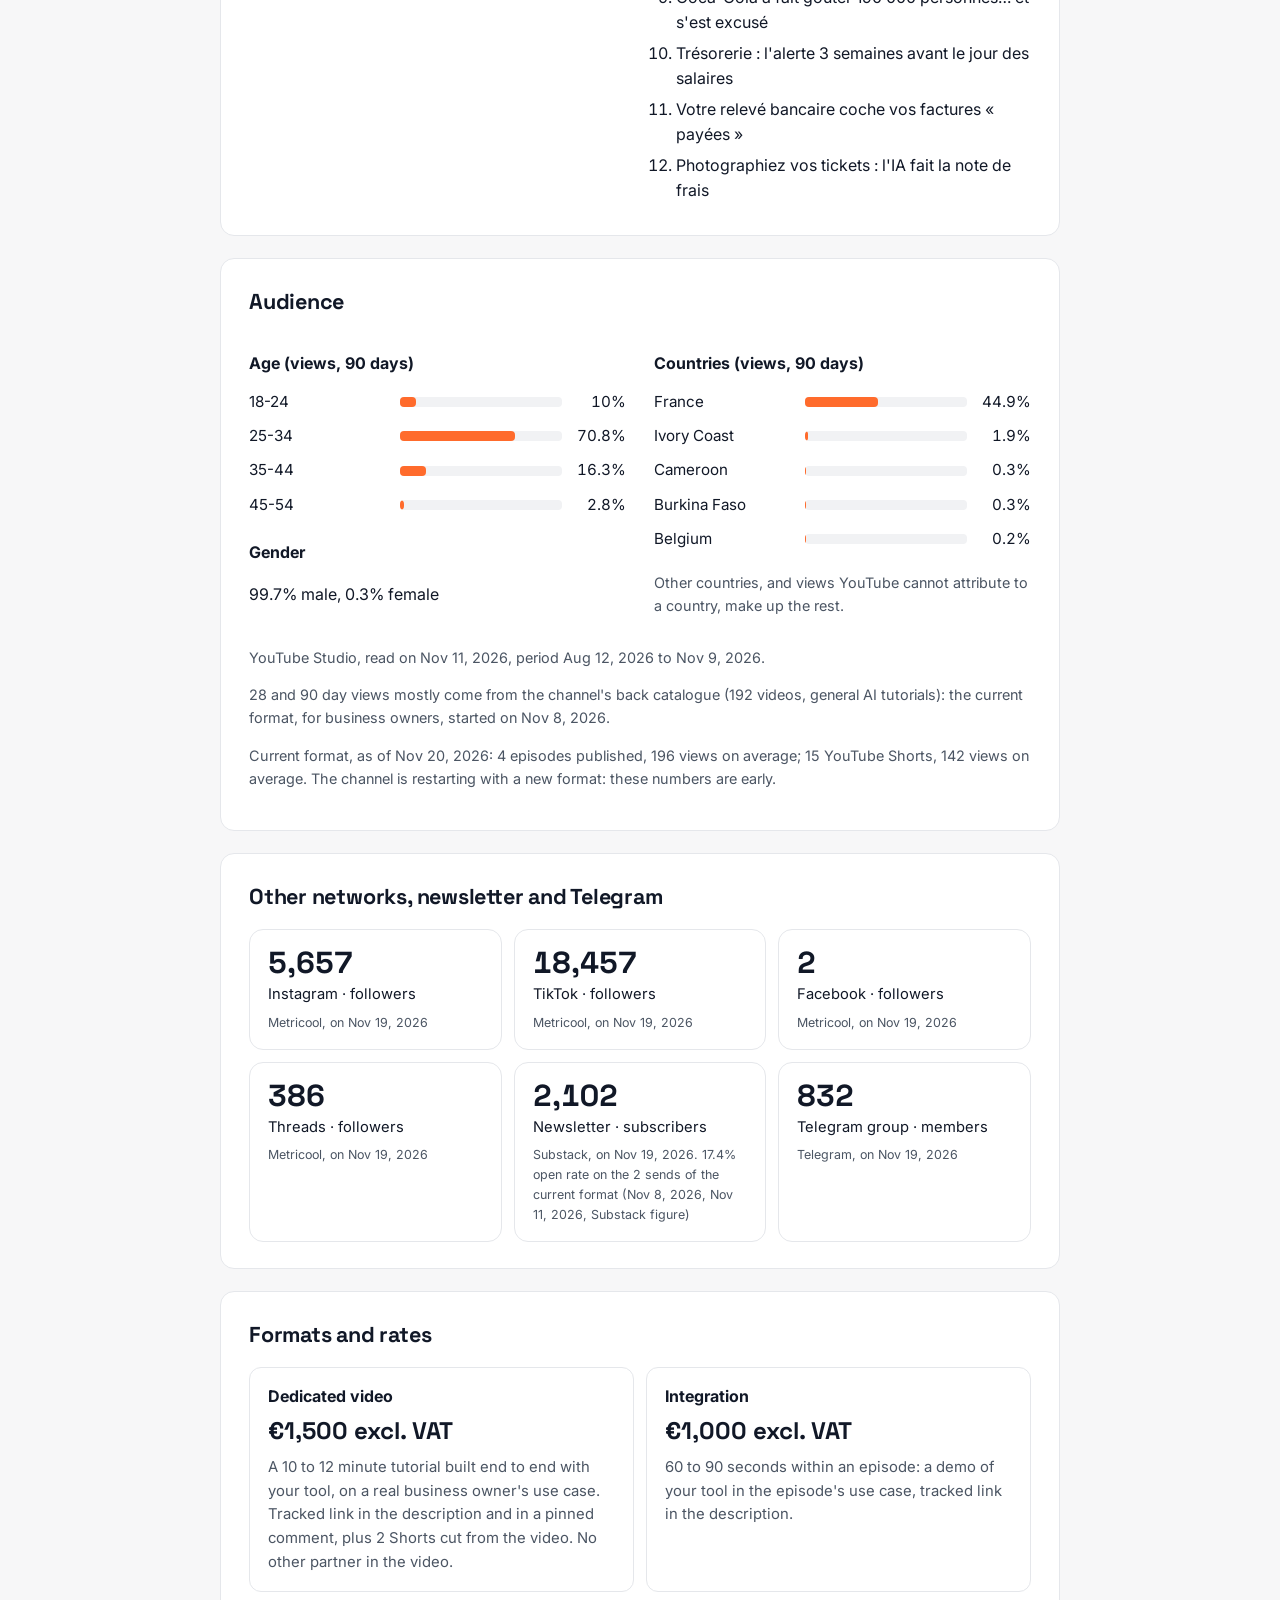
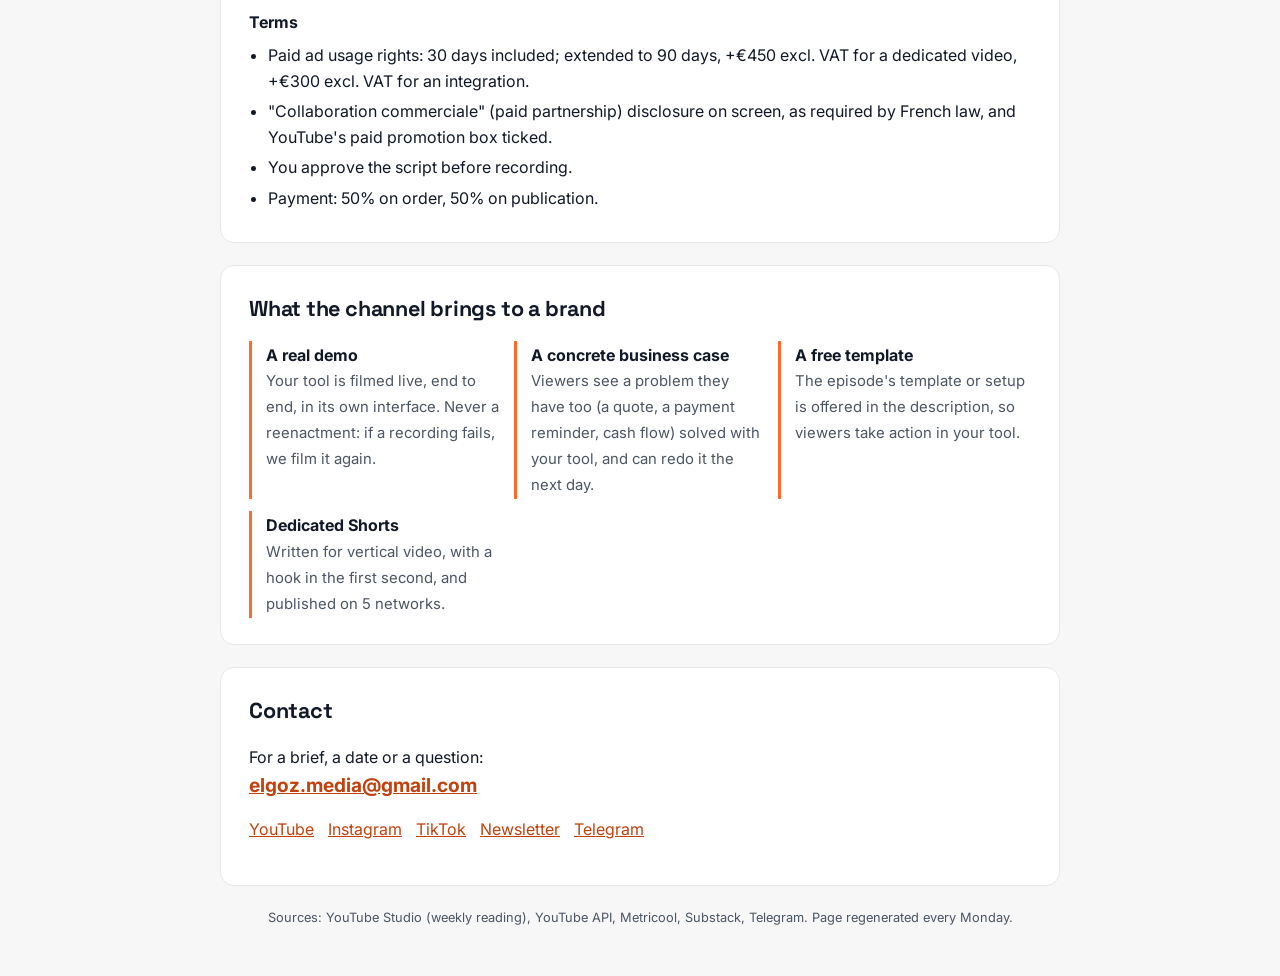
==== commit 31092a9c: "Media kit : chiffres du 20/11/2026" ====
--- a/media-kit-en.html
+++ b/media-kit-en.html
@@ -60,7 +60,7 @@
 </div></header>
 <main class="page">
 <div class="tuiles"><div class="tuile"><div class="v">15,885</div><div class="l">YouTube subscribers</div><div class="s">YouTube Studio, read on Nov 11, 2026</div></div><div class="tuile"><div class="v">8,088</div><div class="l">YouTube views, last 28 days</div><div class="s">YouTube Studio, read on Nov 11, 2026, period Oct 13, 2026 to Nov 9, 2026</div></div><div class="tuile"><div class="v">30,455</div><div class="l">YouTube views, last 90 days</div><div class="s">YouTube Studio, read on Nov 11, 2026, period Aug 12, 2026 to Nov 9, 2026</div></div></div>
-<section><h2>The channel</h2><ul><li>The series: company stories (Anatomie d'un choix), business models, small businesses for sale, money-making promises put to the test, "how much does it pay?", new AI tools tested, business owner tutorials and AI tips.</li><li><strong>At least 5 long videos a week right now, and Shorts every day</strong>: episodes on Wednesdays and Sundays since November 8, 2026, a "new tool" review on Fridays starting November 20, 2026 and "Anatomie d'un choix" (business case stories) on Mondays, Tuesdays, Thursdays and Saturdays starting November 21, 2026; 4 long videos published over the last four weeks, 12 scheduled over the next two.</li><li>Each episode: a real business owner's use case (quotes, invoices, cash flow, inbox, Google reviews…), built end to end on screen, with the template offered in the description.</li><li>Each episode is cut into <strong>dedicated Shorts</strong> on 5 networks: YouTube, Instagram, TikTok, Facebook and Threads.</li><li>Every release is announced to the <strong>newsletter</strong> and the <strong>Telegram group</strong>.</li><li>Channel partner: RemUp.</li></ul></section>
+<section><h2>The channel</h2><ul><li>The series: company stories (Anatomie d'un choix), business models, small businesses for sale, money-making promises put to the test, "how much does it make?", new AI tools tested, business owner tutorials and AI tips.</li><li><strong>At least 5 long videos a week right now, and Shorts every day</strong>: episodes on Wednesdays and Sundays since November 8, 2026, a "new tool" review on Fridays starting November 20, 2026 and "Anatomie d'un choix" (business case stories) on Mondays, Tuesdays, Thursdays and Saturdays starting November 21, 2026; 4 long videos published over the last four weeks, 12 scheduled over the next two.</li><li>Each episode: a real business owner's use case (quotes, invoices, cash flow, inbox, Google reviews…), built end to end on screen, with the template offered in the description.</li><li>Each episode is cut into <strong>dedicated Shorts</strong> on 5 networks: YouTube, Instagram, TikTok, Facebook and Threads.</li><li>Every release is announced to the <strong>newsletter</strong> and the <strong>Telegram group</strong>.</li><li>Channel partner: RemUp.</li></ul></section>
 <section><h2>Topics</h2><div class="deux"><div><h3>Published</h3><ol class="sujets"><li>L&#x27;IA relance mes factures impayées (agent n8n + Claude, sans coder)</li><li>L&#x27;IA fait mes devis en 4 minutes après chaque RDV (n8n + Claude)</li><li>Mes comptes rendus de réunion s&#x27;écrivent tout seuls (n8n + Claude)</li><li>Fini les factures oubliées : l&#x27;IA les envoie en 3 min</li></ol></div><div><h3>Scheduled</h3><ol class="sujets"><li>Cette IA décroche le téléphone à votre place (ElevenLabs)</li><li>Kodak n&#x27;a pas raté le numérique. Il a perdu quand même</li><li>Vos emails triés et vos réponses prêtes avant le café</li><li>Vendre sur Vinted est gratuit. Alors comment gagne-t-il ?</li><li>850 000 € pour cette PME : bonne affaire ? On fait le calcul</li><li>Un avis 1 étoile ? L&#x27;IA a déjà écrit la réponse</li><li>Gérer les fiches Google des commerces : combien ça paie ?</li><li>Cette IA gratuite fait le prévisionnel pour votre banquier</li><li>Coca-Cola a fait goûter 190 000 personnes… et s&#x27;est excusé</li><li>Trésorerie : l&#x27;alerte 3 semaines avant le jour des salaires</li><li>Votre relevé bancaire coche vos factures « payées »</li><li>Photographiez vos tickets : l&#x27;IA fait la note de frais</li></ol></div></div></section>
 <section><h2>Audience</h2><div class="deux"><div><h3>Age (views, 90 days)</h3><table class="barres"><tr><td class="n">18-24</td><td><div class="jauge"><i style="width:10.0%"></i></div></td><td class="p">10%</td></tr><tr><td class="n">25-34</td><td><div class="jauge"><i style="width:70.8%"></i></div></td><td class="p">70.8%</td></tr><tr><td class="n">35-44</td><td><div class="jauge"><i style="width:16.3%"></i></div></td><td class="p">16.3%</td></tr><tr><td class="n">45-54</td><td><div class="jauge"><i style="width:2.8%"></i></div></td><td class="p">2.8%</td></tr></table><h3>Gender</h3><p>99.7% male, 0.3% female</p></div><div><h3>Countries (views, 90 days)</h3><table class="barres"><tr><td class="n">France</td><td><div class="jauge"><i style="width:44.9%"></i></div></td><td class="p">44.9%</td></tr><tr><td class="n">Ivory Coast</td><td><div class="jauge"><i style="width:1.9%"></i></div></td><td class="p">1.9%</td></tr><tr><td class="n">Cameroon</td><td><div class="jauge"><i style="width:0.3%"></i></div></td><td class="p">0.3%</td></tr><tr><td class="n">Burkina Faso</td><td><div class="jauge"><i style="width:0.3%"></i></div></td><td class="p">0.3%</td></tr><tr><td class="n">Belgium</td><td><div class="jauge"><i style="width:0.2%"></i></div></td><td class="p">0.2%</td></tr></table><p class="note">Other countries, and views YouTube cannot attribute to a country, make up the rest.</p></div></div><p class="note">YouTube Studio, read on Nov 11, 2026, period Aug 12, 2026 to Nov 9, 2026.</p><p class="note">28 and 90 day views mostly come from the channel's back catalogue (192 videos, general AI tutorials): the current format, for business owners, started on Nov 8, 2026.</p><p class="note">Current format, as of Nov 20, 2026: 4 episodes published, 196 views on average; 15 YouTube Shorts, 142 views on average. The channel is restarting with a new format: these numbers are early.</p></section>
 <section><h2>Other networks, newsletter and Telegram</h2><div class="tuiles" style="margin-top:0"><div class="tuile"><div class="v">5,657</div><div class="l">Instagram · followers</div><div class="s">Metricool, on Nov 19, 2026</div></div><div class="tuile"><div class="v">18,457</div><div class="l">TikTok · followers</div><div class="s">Metricool, on Nov 19, 2026</div></div><div class="tuile"><div class="v">2</div><div class="l">Facebook · followers</div><div class="s">Metricool, on Nov 19, 2026</div></div><div class="tuile"><div class="v">386</div><div class="l">Threads · followers</div><div class="s">Metricool, on Nov 19, 2026</div></div><div class="tuile"><div class="v">2,102</div><div class="l">Newsletter · subscribers</div><div class="s">Substack, on Nov 19, 2026. 17.4% open rate on the 2 sends of the current format (Nov 8, 2026, Nov 11, 2026, Substack figure)</div></div><div class="tuile"><div class="v">832</div><div class="l">Telegram group · members</div><div class="s">Telegram, on Nov 19, 2026</div></div></div></section>
